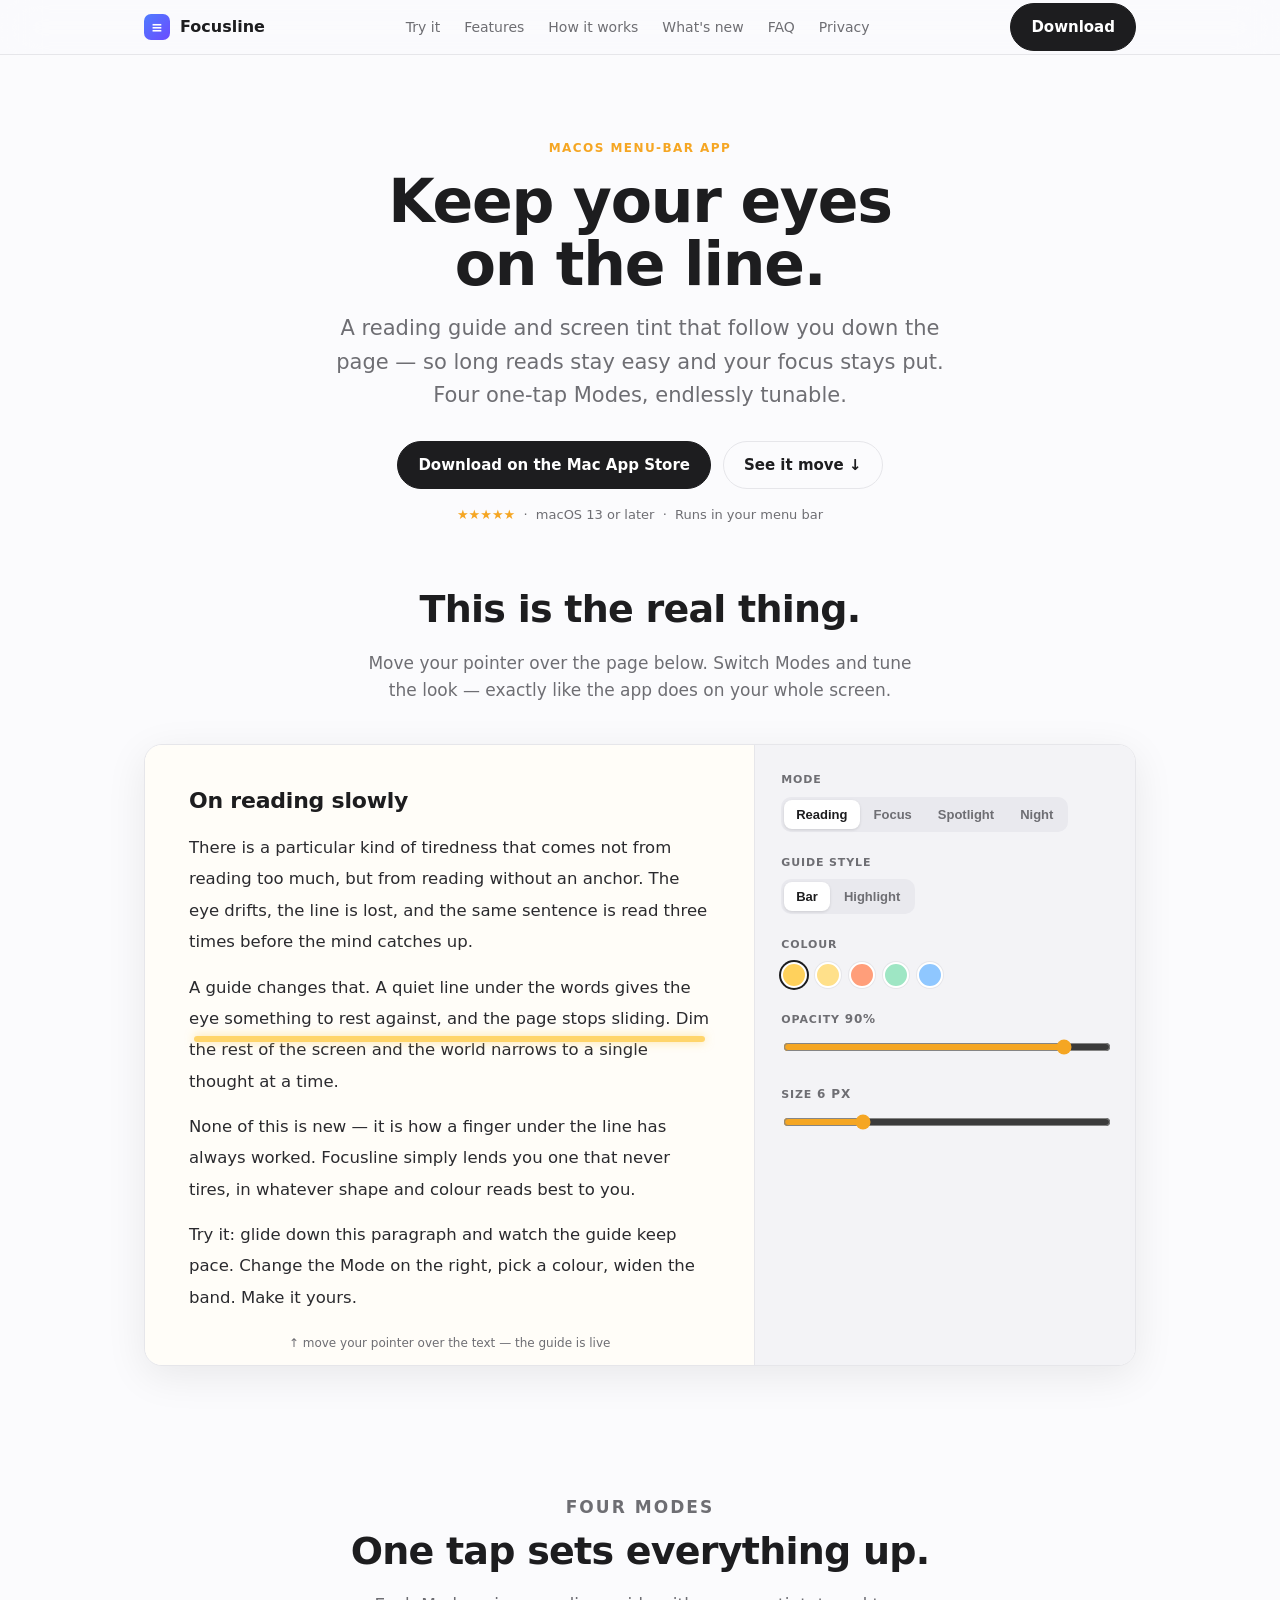
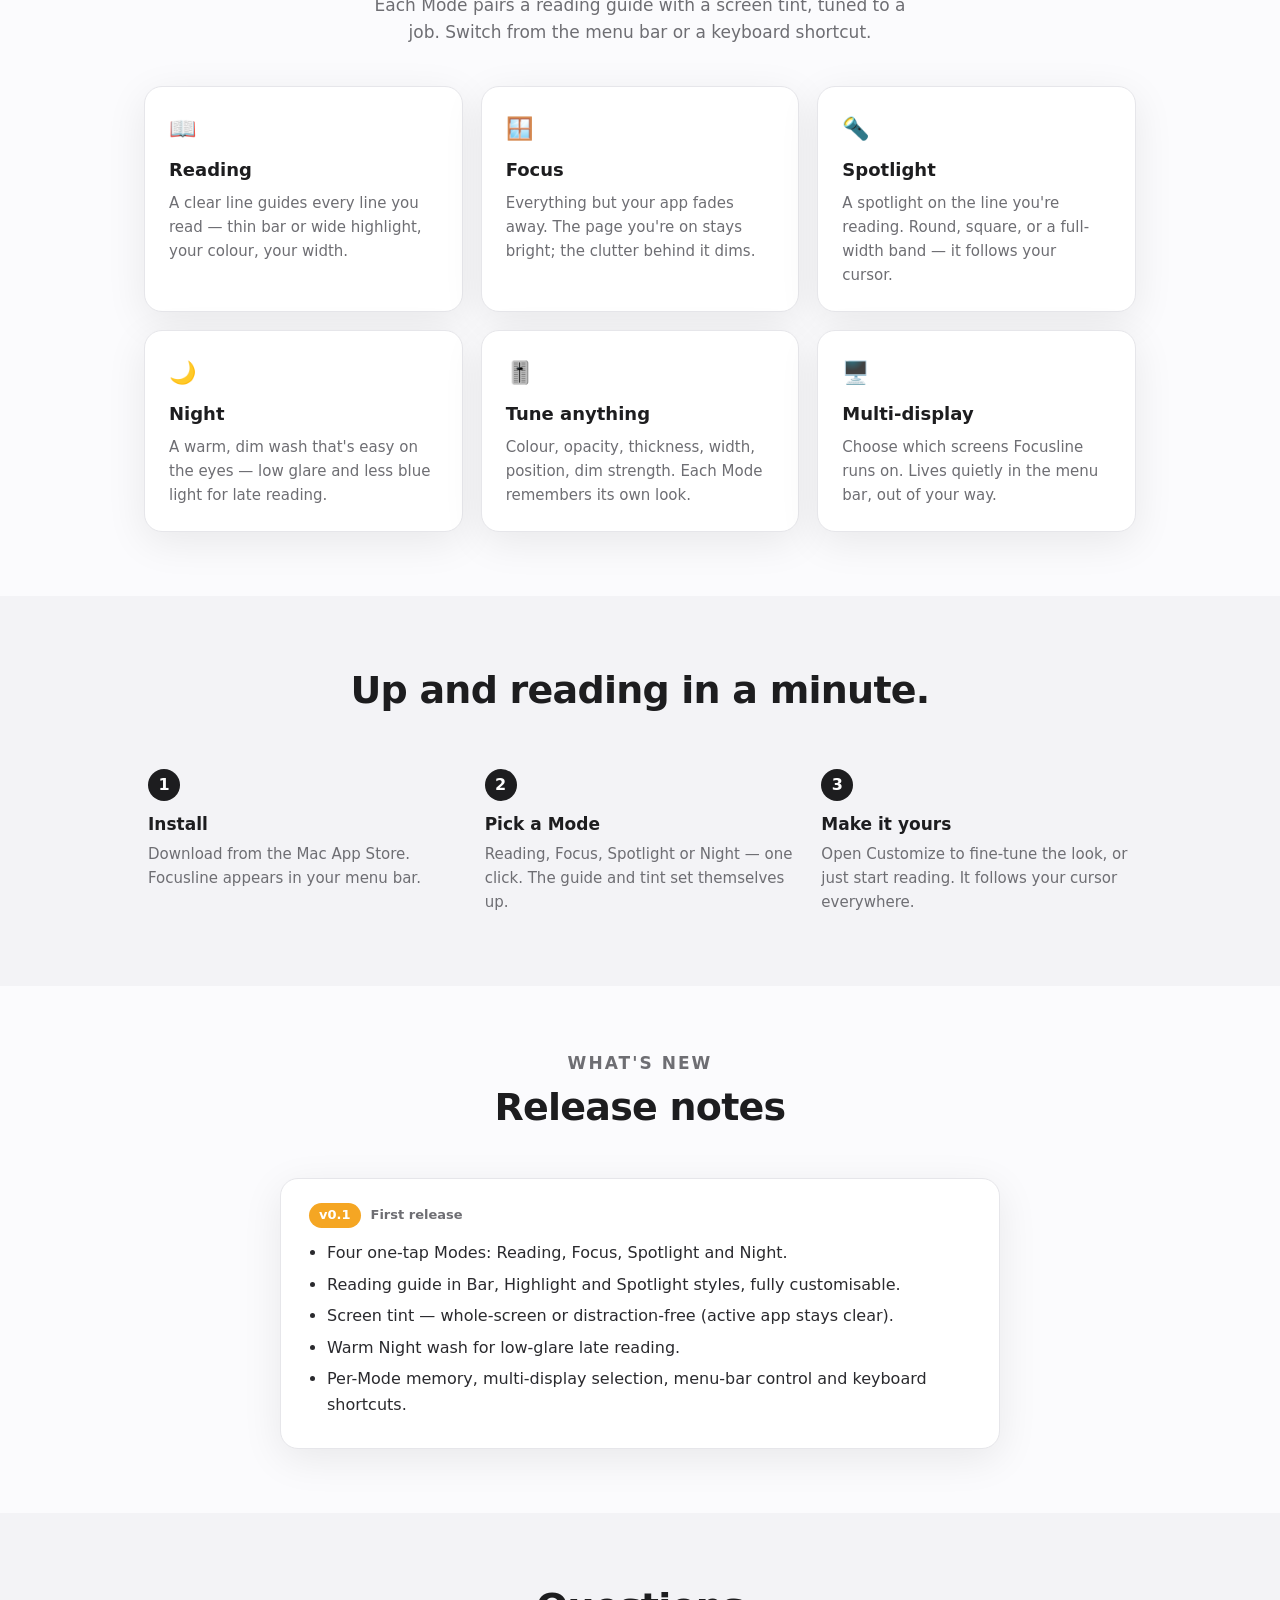
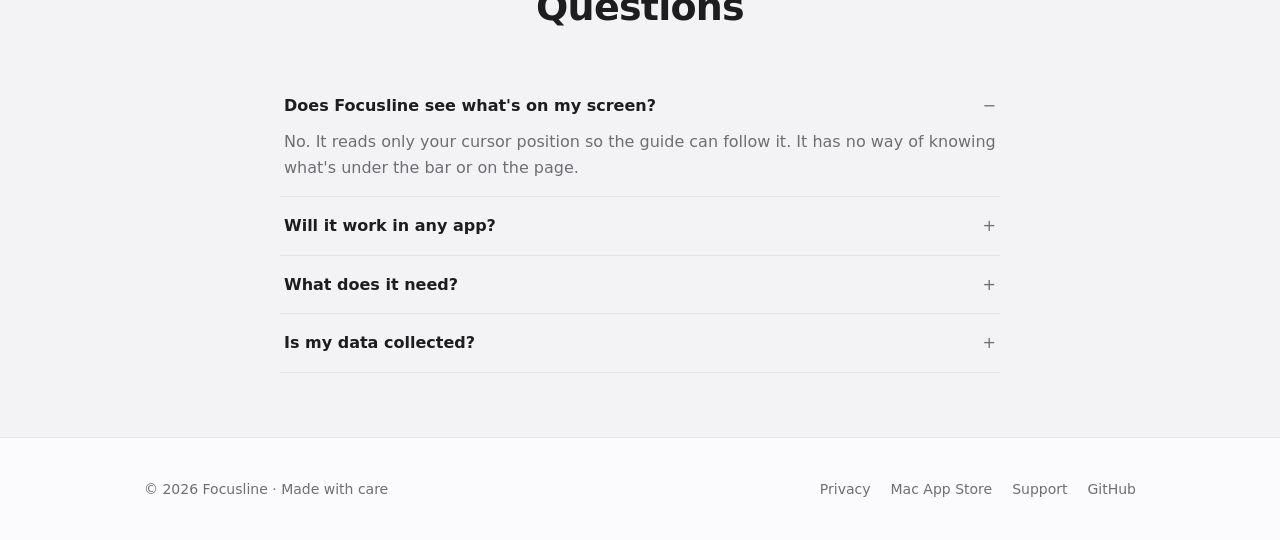
==== index.html @ 41f00771 "Add Focusline landing page with live interactive demo, what's new, and privacy policy" ====
<!DOCTYPE html>
<html lang="en">
<head>
  <meta charset="UTF-8" />
  <meta name="viewport" content="width=device-width, initial-scale=1.0" />
  <title>Focusline — keep your eyes on the line</title>
  <meta name="description" content="A focus bar and screen tint for macOS that keep your eyes on the line and easy through long reads. Reading, Focus, Spotlight and Night — one tap each." />
  <meta property="og:title" content="Focusline for macOS" />
  <meta property="og:description" content="A focus bar and screen tint that keep your eyes on the line through long reads." />
  <meta property="og:type" content="website" />
  <link rel="stylesheet" href="assets/styles.css" />
</head>
<body>
  <nav class="nav">
    <div class="wrap">
      <a class="brand" href="#top">
        <span class="glyph">≡</span> Focusline
      </a>
      <div class="nav-links">
        <a href="#try">Try it</a>
        <a href="#features">Features</a>
        <a href="#how">How it works</a>
        <a href="#whats-new">What's new</a>
        <a href="#faq">FAQ</a>
        <a href="privacy.html">Privacy</a>
      </div>
      <a class="btn" href="https://apps.apple.com/app/id6784978549">Download</a>
    </div>
  </nav>

  <main id="top">
    <!-- Hero -->
    <header class="hero">
      <div class="wrap">
        <p class="eyebrow">macOS menu-bar app</p>
        <h1>Keep your eyes<br />on the line.</h1>
        <p class="sub">
          A reading guide and screen tint that follow you down the page — so long
          reads stay easy and your focus stays put. Four one-tap Modes, endlessly
          tunable.
        </p>
        <div class="cta">
          <a class="btn" href="https://apps.apple.com/app/id6784978549">Download on the Mac App Store</a>
          <a class="btn ghost" href="#try">See it move ↓</a>
        </div>
        <p class="meta">
          <span class="stars">★★★★★</span> &nbsp;·&nbsp; macOS 13 or later &nbsp;·&nbsp; Runs in your menu bar
        </p>
      </div>
    </header>

    <!-- Interactive demo: the REAL behaviour -->
    <section id="try" style="padding-top: 12px;">
      <div class="wrap">
        <div class="section-head">
          <h2>This is the real thing.</h2>
          <p>Move your pointer over the page below. Switch Modes and tune the look — exactly like the app does on your whole screen.</p>
        </div>
        <div class="demo">
          <div class="demo-card">
            <div class="demo-grid">
              <!-- Reader pane -->
              <div class="reader" id="reader">
                <div class="layer" id="dim"></div>
                <div class="layer" id="band"></div>
                <div class="layer" id="bar"></div>
                <div class="reader-text">
                  <h3>On reading slowly</h3>
                  <p>There is a particular kind of tiredness that comes not from reading too much, but from reading without an anchor. The eye drifts, the line is lost, and the same sentence is read three times before the mind catches up.</p>
                  <p>A guide changes that. A quiet line under the words gives the eye something to rest against, and the page stops sliding. Dim the rest of the screen and the world narrows to a single thought at a time.</p>
                  <p>None of this is new — it is how a finger under the line has always worked. Focusline simply lends you one that never tires, in whatever shape and colour reads best to you.</p>
                  <p>Try it: glide down this paragraph and watch the guide keep pace. Change the Mode on the right, pick a colour, widen the band. Make it yours.</p>
                </div>
                <div class="reader-hint">↑ move your pointer over the text — the guide is live</div>
              </div>

              <!-- Controls -->
              <div class="controls">
                <div class="ctl-group">
                  <label>Mode</label>
                  <div class="seg" data-seg="mode">
                    <button class="on" data-val="reading">Reading</button>
                    <button data-val="focus">Focus</button>
                    <button data-val="spotlight">Spotlight</button>
                    <button data-val="night">Night</button>
                  </div>
                </div>

                <div class="ctl-group" id="g-style">
                  <label>Guide style</label>
                  <div class="seg" data-seg="style">
                    <button class="on" data-val="bar">Bar</button>
                    <button data-val="highlight">Highlight</button>
                  </div>
                </div>

                <div class="ctl-group" id="g-shape">
                  <label>Spotlight shape</label>
                  <div class="seg" data-seg="shape">
                    <button class="on" data-val="round">Round</button>
                    <button data-val="bar">Bar</button>
                  </div>
                </div>

                <div class="ctl-group" id="g-color">
                  <label>Colour</label>
                  <div class="swatches">
                    <span class="swatch on" data-color="#ffd15c" style="background:#ffd15c"></span>
                    <span class="swatch" data-color="#ffe08a" style="background:#ffe08a"></span>
                    <span class="swatch" data-color="#ff9e7a" style="background:#ff9e7a"></span>
                    <span class="swatch" data-color="#9ee6c4" style="background:#9ee6c4"></span>
                    <span class="swatch" data-color="#8fc7ff" style="background:#8fc7ff"></span>
                  </div>
                </div>

                <div class="ctl-group" id="g-opacity">
                  <label class="row"><span>Opacity</span> <span class="val" id="opacity-val"></span></label>
                  <input class="range" id="opacity" type="range" min="0.2" max="1" step="0.05" value="0.9" />
                </div>

                <div class="ctl-group" id="g-size">
                  <label class="row"><span>Size</span> <span class="val" id="size-val"></span></label>
                  <input class="range" id="size" type="range" min="3" max="16" step="1" value="6" />
                </div>

                <div class="ctl-group" id="g-spot">
                  <label class="row"><span>Spotlight radius</span> <span class="val" id="spot-val"></span></label>
                  <input class="range" id="spot" type="range" min="80" max="240" step="10" value="150" />
                </div>

                <div class="ctl-group" id="g-strength">
                  <label class="row"><span>Dim strength</span> <span class="val" id="strength-val"></span></label>
                  <input class="range" id="strength" type="range" min="0.2" max="0.85" step="0.05" value="0.55" />
                </div>
              </div>
            </div>
          </div>
        </div>
      </div>
    </section>

    <!-- Features -->
    <section id="features">
      <div class="wrap">
        <div class="section-head">
          <p class="eyebrow">Four Modes</p>
          <h2>One tap sets everything up.</h2>
          <p>Each Mode pairs a reading guide with a screen tint, tuned to a job. Switch from the menu bar or a keyboard shortcut.</p>
        </div>
        <div class="cards">
          <div class="feature">
            <div class="ico">📖</div>
            <h3>Reading</h3>
            <p>A clear line guides every line you read — thin bar or wide highlight, your colour, your width.</p>
          </div>
          <div class="feature">
            <div class="ico">🪟</div>
            <h3>Focus</h3>
            <p>Everything but your app fades away. The page you're on stays bright; the clutter behind it dims.</p>
          </div>
          <div class="feature">
            <div class="ico">🔦</div>
            <h3>Spotlight</h3>
            <p>A spotlight on the line you're reading. Round, square, or a full-width band — it follows your cursor.</p>
          </div>
          <div class="feature">
            <div class="ico">🌙</div>
            <h3>Night</h3>
            <p>A warm, dim wash that's easy on the eyes — low glare and less blue light for late reading.</p>
          </div>
          <div class="feature">
            <div class="ico">🎚️</div>
            <h3>Tune anything</h3>
            <p>Colour, opacity, thickness, width, position, dim strength. Each Mode remembers its own look.</p>
          </div>
          <div class="feature">
            <div class="ico">🖥️</div>
            <h3>Multi-display</h3>
            <p>Choose which screens Focusline runs on. Lives quietly in the menu bar, out of your way.</p>
          </div>
        </div>
      </div>
    </section>

    <!-- How it works -->
    <section id="how" style="background: var(--bg-soft);">
      <div class="wrap">
        <div class="section-head"><h2>Up and reading in a minute.</h2></div>
        <div class="steps">
          <div class="step"><div class="n">1</div><h3>Install</h3><p>Download from the Mac App Store. Focusline appears in your menu bar.</p></div>
          <div class="step"><div class="n">2</div><h3>Pick a Mode</h3><p>Reading, Focus, Spotlight or Night — one click. The guide and tint set themselves up.</p></div>
          <div class="step"><div class="n">3</div><h3>Make it yours</h3><p>Open Customize to fine-tune the look, or just start reading. It follows your cursor everywhere.</p></div>
        </div>
      </div>
    </section>

    <!-- What's new -->
    <section id="whats-new">
      <div class="wrap">
        <div class="section-head"><p class="eyebrow">What's new</p><h2>Release notes</h2></div>
        <div class="changelog">
          <div class="release">
            <h3><span class="ver">v0.1</span> <span class="date">First release</span></h3>
            <ul>
              <li>Four one-tap Modes: Reading, Focus, Spotlight and Night.</li>
              <li>Reading guide in Bar, Highlight and Spotlight styles, fully customisable.</li>
              <li>Screen tint — whole-screen or distraction-free (active app stays clear).</li>
              <li>Warm Night wash for low-glare late reading.</li>
              <li>Per-Mode memory, multi-display selection, menu-bar control and keyboard shortcuts.</li>
            </ul>
          </div>
        </div>
      </div>
    </section>

    <!-- FAQ -->
    <section id="faq" style="background: var(--bg-soft);">
      <div class="wrap">
        <div class="section-head"><h2>Questions</h2></div>
        <div class="faq">
          <details open><summary>Does Focusline see what's on my screen?</summary><p>No. It reads only your cursor position so the guide can follow it. It has no way of knowing what's under the bar or on the page.</p></details>
          <details><summary>Will it work in any app?</summary><p>Yes. The guide and tint are a passive overlay drawn on top of everything, so they work in your browser, PDF reader, editor — anywhere.</p></details>
          <details><summary>What does it need?</summary><p>macOS 13 or later. Focusline runs sandboxed in your menu bar.</p></details>
          <details><summary>Is my data collected?</summary><p>Focusline uses privacy-respecting analytics and crash reporting to improve the app. No reading content or screen contents are ever collected. See the <a href="privacy.html">Privacy Policy</a>.</p></details>
        </div>
      </div>
    </section>
  </main>

  <footer>
    <div class="wrap">
      <div>© 2026 Focusline · Made with care</div>
      <div style="display:flex; gap:20px;">
        <a href="privacy.html">Privacy</a>
        <a href="https://apps.apple.com/app/id6784978549">Mac App Store</a>
        <a href="mailto:29satnam@gmail.com">Support</a>
        <a href="https://github.com/29satnam/focusline">GitHub</a>
      </div>
    </div>
  </footer>

  <script src="assets/demo.js"></script>
</body>
</html>
---- assets/styles.css ----
/* Focusline landing — light, Mac-native, whitespace-led. */
:root {
  --bg: #fbfbfd;
  --bg-soft: #f3f3f6;
  --card: #ffffff;
  --ink: #1d1d1f;
  --ink-2: #6e6e73;
  --line: #e6e6ea;
  --amber: #f5a623;
  --amber-bar: #ffd15c;
  --amber-band: #ffe08a;
  --radius: 18px;
  --shadow: 0 10px 40px rgba(0, 0, 0, 0.08);
  --maxw: 1040px;
  font-synthesis: none;
}

* { box-sizing: border-box; }

html { scroll-behavior: smooth; }

body {
  margin: 0;
  background: var(--bg);
  color: var(--ink);
  font-family: -apple-system, BlinkMacSystemFont, "SF Pro Text", "Segoe UI", system-ui, sans-serif;
  line-height: 1.6;
  -webkit-font-smoothing: antialiased;
}

a { color: inherit; text-decoration: none; }

.wrap { max-width: var(--maxw); margin: 0 auto; padding: 0 24px; }

/* Nav */
.nav {
  position: sticky; top: 0; z-index: 50;
  backdrop-filter: saturate(180%) blur(20px);
  background: rgba(251, 251, 253, 0.8);
  border-bottom: 1px solid var(--line);
}
.nav .wrap { display: flex; align-items: center; justify-content: space-between; height: 54px; }
.brand { display: flex; align-items: center; gap: 10px; font-weight: 600; }
.brand .glyph {
  width: 26px; height: 26px; border-radius: 7px;
  background: linear-gradient(135deg, #4f7cff, #6b4bff);
  display: grid; place-items: center; color: #fff; font-size: 14px;
}
.nav-links { display: flex; gap: 24px; font-size: 14px; color: var(--ink-2); }
.nav-links a:hover { color: var(--ink); }
@media (max-width: 680px) { .nav-links { display: none; } }

/* Buttons */
.btn {
  display: inline-flex; align-items: center; gap: 8px;
  padding: 11px 20px; border-radius: 999px; font-weight: 600; font-size: 15px;
  background: var(--ink); color: #fff; border: 1px solid var(--ink);
  transition: transform .15s ease, opacity .15s ease;
}
.btn:hover { transform: translateY(-1px); opacity: .92; }
.btn.ghost { background: transparent; color: var(--ink); border-color: var(--line); }

/* Hero */
.hero { text-align: center; padding: 72px 0 28px; }
.hero h1 { font-size: clamp(34px, 6vw, 60px); line-height: 1.05; letter-spacing: -0.02em; margin: 0 0 16px; }
.hero p.sub { font-size: clamp(17px, 2.4vw, 21px); color: var(--ink-2); max-width: 620px; margin: 0 auto 28px; }
.hero .cta { display: flex; gap: 12px; justify-content: center; flex-wrap: wrap; }
.meta { margin-top: 16px; font-size: 13px; color: var(--ink-2); }
.meta .stars { color: var(--amber); }

/* Section scaffolding */
section { padding: 64px 0; }
.section-head { text-align: center; margin-bottom: 40px; }
.section-head h2 { font-size: clamp(26px, 4vw, 38px); letter-spacing: -0.02em; margin: 0 0 10px; }
.section-head p { color: var(--ink-2); max-width: 560px; margin: 0 auto; font-size: 17px; }
.eyebrow { text-transform: uppercase; letter-spacing: .12em; font-size: 12px; font-weight: 700; color: var(--amber); }

/* Interactive demo */
.demo { margin-top: 8px; }
.demo-card {
  background: var(--card); border: 1px solid var(--line); border-radius: var(--radius);
  box-shadow: var(--shadow); overflow: hidden;
}
.demo-grid { display: grid; grid-template-columns: 1.6fr 1fr; }
@media (max-width: 820px) { .demo-grid { grid-template-columns: 1fr; } }

/* Reader pane (the live, real behaviour) */
.reader {
  position: relative; padding: 38px 44px; min-height: 420px;
  background: #fffdf8; cursor: none; overflow: hidden;
}
.reader-text { position: relative; z-index: 1; max-width: 60ch; }
.reader-text h3 { font-size: 22px; margin: 0 0 14px; letter-spacing: -0.01em; }
.reader-text p { margin: 0 0 14px; color: #2a2a2e; font-size: 16.5px; line-height: 1.9; }
.reader-hint {
  position: absolute; bottom: 12px; left: 0; right: 0; text-align: center;
  font-size: 12px; color: var(--ink-2); z-index: 4; pointer-events: none;
}

/* Overlay layers — these recreate the app's bar / band / dim. */
.layer { position: absolute; inset: 0; pointer-events: none; }
#band { z-index: 2; }
#bar  { z-index: 3; }
#dim  { z-index: 3; mix-blend-mode: normal; }
#dim.night { mix-blend-mode: multiply; }

/* Controls pane */
.controls { padding: 26px; border-left: 1px solid var(--line); background: var(--bg-soft); }
@media (max-width: 820px) { .controls { border-left: none; border-top: 1px solid var(--line); } }
.ctl-group { margin-bottom: 22px; }
.ctl-group > label { display: block; font-size: 11px; font-weight: 700; letter-spacing: .08em; text-transform: uppercase; color: var(--ink-2); margin-bottom: 8px; }
.seg { display: inline-flex; background: #e9e9ee; border-radius: 10px; padding: 3px; gap: 2px; flex-wrap: wrap; }
.seg button {
  border: 0; background: transparent; padding: 7px 12px; border-radius: 8px;
  font-size: 13px; font-weight: 600; color: var(--ink-2); cursor: pointer;
}
.seg button.on { background: #fff; color: var(--ink); box-shadow: 0 1px 3px rgba(0,0,0,.12); }
.swatches { display: flex; gap: 8px; }
.swatch { width: 26px; height: 26px; border-radius: 50%; border: 2px solid #fff; box-shadow: 0 0 0 1px var(--line); cursor: pointer; }
.swatch.on { box-shadow: 0 0 0 2px var(--ink); }
.range { width: 100%; accent-color: var(--amber); }
.ctl-group.hidden { display: none; }
.row { display: flex; align-items: center; justify-content: space-between; gap: 12px; }
.val { font-size: 12px; color: var(--ink-2); font-variant-numeric: tabular-nums; }

/* Features */
.cards { display: grid; grid-template-columns: repeat(3, 1fr); gap: 18px; }
@media (max-width: 820px) { .cards { grid-template-columns: 1fr; } }
.feature {
  background: var(--card); border: 1px solid var(--line); border-radius: var(--radius);
  padding: 24px; box-shadow: var(--shadow);
}
.feature .ico { font-size: 22px; margin-bottom: 10px; }
.feature h3 { margin: 0 0 6px; font-size: 18px; }
.feature p { margin: 0; color: var(--ink-2); font-size: 15px; }

/* Steps */
.steps { display: grid; grid-template-columns: repeat(3, 1fr); gap: 18px; counter-reset: step; }
@media (max-width: 820px) { .steps { grid-template-columns: 1fr; } }
.step { padding: 8px 4px; }
.step .n { width: 32px; height: 32px; border-radius: 50%; background: var(--ink); color: #fff; display: grid; place-items: center; font-weight: 700; margin-bottom: 10px; }
.step h3 { margin: 0 0 4px; font-size: 17px; }
.step p { margin: 0; color: var(--ink-2); font-size: 15px; }

/* What's new */
.changelog { max-width: 720px; margin: 0 auto; }
.release { border: 1px solid var(--line); border-radius: var(--radius); background: var(--card); padding: 24px 28px; box-shadow: var(--shadow); }
.release h3 { margin: 0 0 4px; display: flex; align-items: baseline; gap: 10px; }
.release .ver { font-size: 13px; color: #fff; background: var(--amber); padding: 2px 10px; border-radius: 999px; font-weight: 700; }
.release .date { font-size: 13px; color: var(--ink-2); }
.release ul { margin: 12px 0 0; padding-left: 18px; color: #2a2a2e; }
.release li { margin: 6px 0; }

/* FAQ */
.faq { max-width: 720px; margin: 0 auto; }
.faq details { border-bottom: 1px solid var(--line); padding: 16px 4px; }
.faq summary { cursor: pointer; font-weight: 600; font-size: 16px; list-style: none; display: flex; justify-content: space-between; }
.faq summary::-webkit-details-marker { display: none; }
.faq summary::after { content: "+"; color: var(--ink-2); font-weight: 400; }
.faq details[open] summary::after { content: "−"; }
.faq p { color: var(--ink-2); margin: 10px 0 0; }

/* Footer */
footer { border-top: 1px solid var(--line); padding: 40px 0; color: var(--ink-2); font-size: 14px; }
footer .wrap { display: flex; justify-content: space-between; flex-wrap: wrap; gap: 16px; }
footer a:hover { color: var(--ink); }

/* Legal page */
.legal { max-width: 720px; margin: 0 auto; padding: 48px 0; }
.legal h1 { font-size: 34px; letter-spacing: -0.02em; }
.legal h2 { font-size: 20px; margin-top: 32px; }
.legal p, .legal li { color: #2a2a2e; }
.legal .muted { color: var(--ink-2); font-size: 14px; }
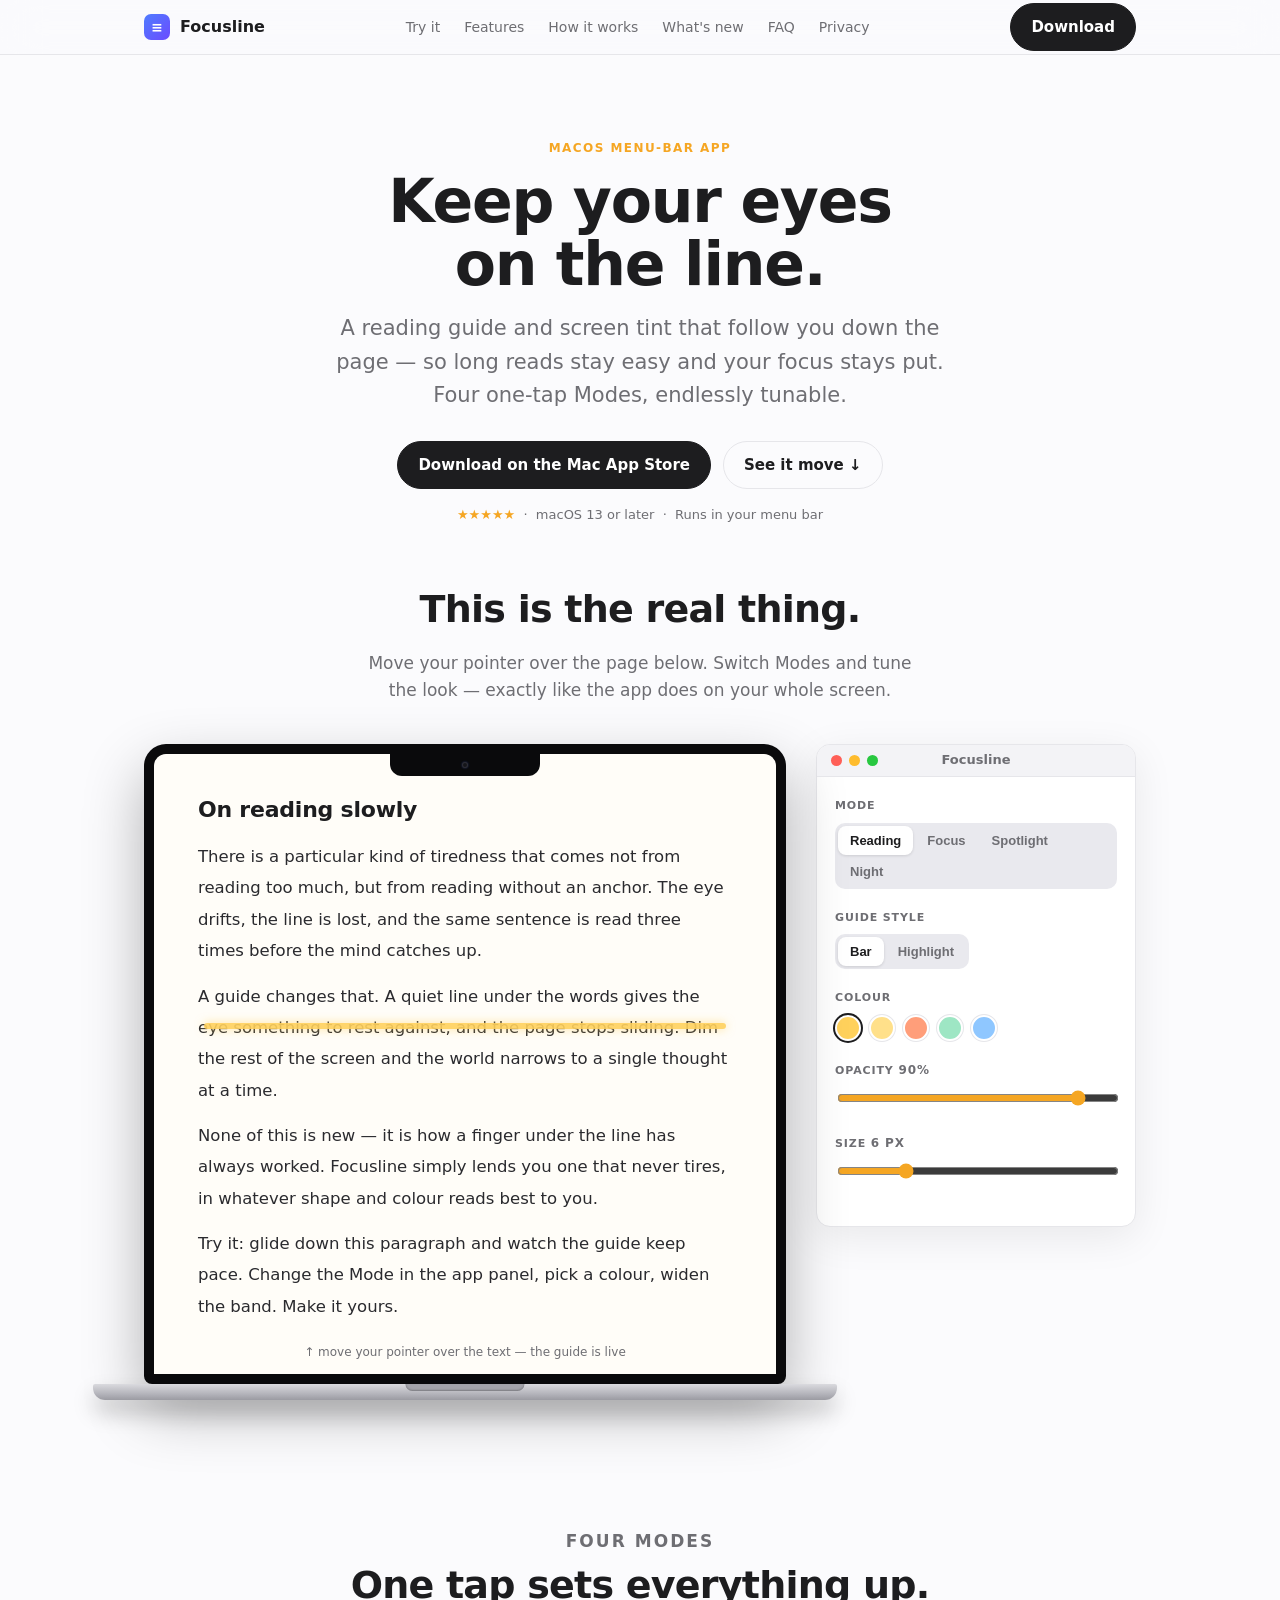
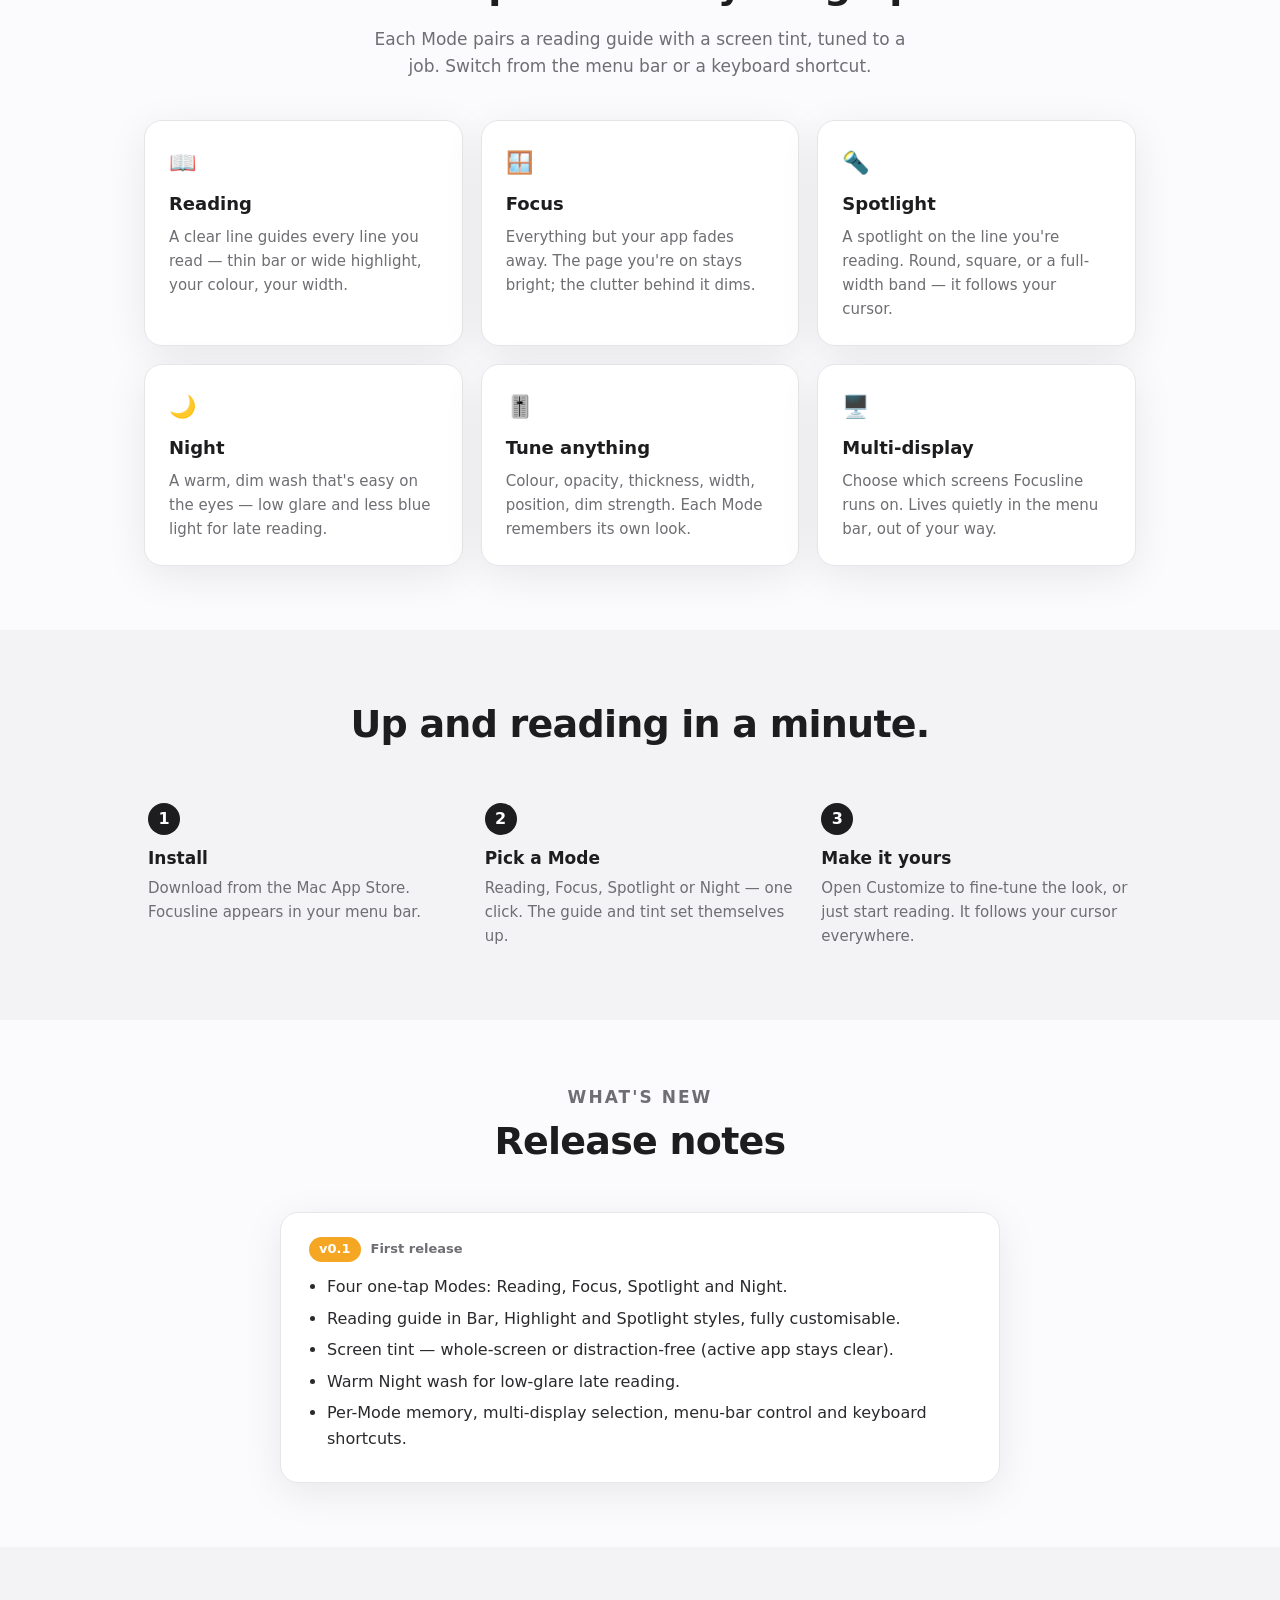
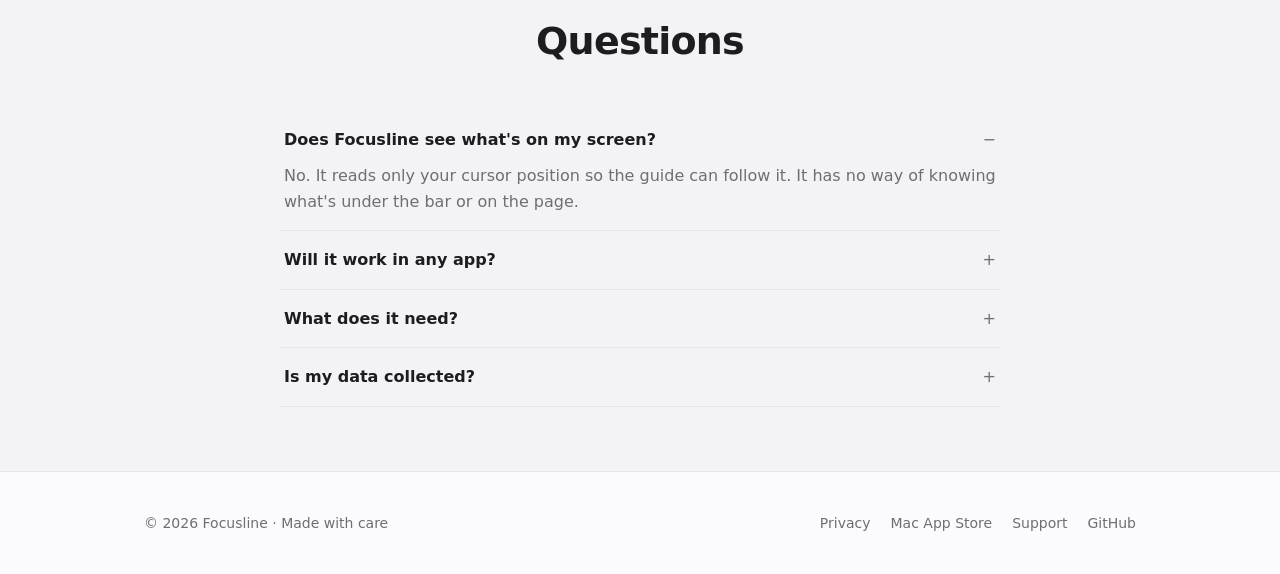
==== commit d97bf428: "Move controls into an app-style panel beside the MacBook" ====
--- a/index.html
+++ b/index.html
@@ -57,10 +57,11 @@
           <p>Move your pointer over the page below. Switch Modes and tune the look — exactly like the app does on your whole screen.</p>
         </div>
         <div class="demo">
-          <div class="demo-card">
-            <div class="demo-grid">
-              <!-- Reader pane -->
-              <div class="reader" id="reader">
+         <div class="demo-stage">
+          <!-- The Mac shows the screen-wide effect; the app panel controls it. -->
+          <div class="macbook">
+           <div class="mb-screen">
+            <div class="reader" id="reader">
                 <div class="layer" id="dim"></div>
                 <div class="layer" id="band"></div>
                 <div class="layer" id="bar"></div>
@@ -69,13 +70,21 @@
                   <p>There is a particular kind of tiredness that comes not from reading too much, but from reading without an anchor. The eye drifts, the line is lost, and the same sentence is read three times before the mind catches up.</p>
                   <p>A guide changes that. A quiet line under the words gives the eye something to rest against, and the page stops sliding. Dim the rest of the screen and the world narrows to a single thought at a time.</p>
                   <p>None of this is new — it is how a finger under the line has always worked. Focusline simply lends you one that never tires, in whatever shape and colour reads best to you.</p>
-                  <p>Try it: glide down this paragraph and watch the guide keep pace. Change the Mode on the right, pick a colour, widen the band. Make it yours.</p>
+                  <p>Try it: glide down this paragraph and watch the guide keep pace. Change the Mode in the app panel, pick a colour, widen the band. Make it yours.</p>
                 </div>
                 <div class="reader-hint">↑ move your pointer over the text — the guide is live</div>
-              </div>
-
-              <!-- Controls -->
-              <div class="controls">
+            </div>
+           </div>
+           <div class="mb-base"></div>
+          </div>
+
+          <!-- Controls — styled like the Focusline app window -->
+          <aside class="controls app-panel">
+            <div class="app-titlebar">
+              <span class="dot r"></span><span class="dot y"></span><span class="dot g"></span>
+              <span class="app-title">Focusline</span>
+            </div>
+            <div class="app-body">
                 <div class="ctl-group">
                   <label>Mode</label>
                   <div class="seg" data-seg="mode">
@@ -132,9 +141,9 @@
                   <label class="row"><span>Dim strength</span> <span class="val" id="strength-val"></span></label>
                   <input class="range" id="strength" type="range" min="0.2" max="0.85" step="0.05" value="0.55" />
                 </div>
-              </div>
             </div>
-          </div>
+          </aside>
+         </div>
         </div>
       </div>
     </section>
--- a/assets/styles.css
+++ b/assets/styles.css
@@ -77,12 +77,47 @@
 
 /* Interactive demo */
 .demo { margin-top: 8px; }
-.demo-card {
-  background: var(--card); border: 1px solid var(--line); border-radius: var(--radius);
-  box-shadow: var(--shadow); overflow: hidden;
-}
-.demo-grid { display: grid; grid-template-columns: 1.6fr 1fr; }
-@media (max-width: 820px) { .demo-grid { grid-template-columns: 1fr; } }
+
+/* MacBook Pro (M5) frame around the live demo — thin bezels + a notch. */
+.macbook { max-width: 880px; margin: 0 auto; }
+.mb-screen {
+  position: relative;
+  background: #050507;
+  border: 10px solid #0a0a0c;        /* thin space-black bezel */
+  border-radius: 22px 22px 8px 8px;
+  box-shadow: 0 26px 60px rgba(0, 0, 0, 0.3), inset 0 0 0 1px #26262b;
+  overflow: hidden;
+}
+.mb-screen::before {                 /* the notch */
+  content: ""; position: absolute; top: 0; left: 50%; transform: translateX(-50%);
+  width: 150px; height: 22px; background: #0a0a0c;
+  border-radius: 0 0 12px 12px; z-index: 7;
+}
+.mb-screen::after {                  /* camera, centred in the notch */
+  content: ""; position: absolute; top: 8px; left: 50%; transform: translateX(-50%);
+  width: 6px; height: 6px; border-radius: 50%;
+  background: #15151a; box-shadow: inset 0 0 0 1px #2e2e36, 0 0 2px rgba(80,120,255,.4);
+  z-index: 8;
+}
+/* The demo fills the screen edge-to-edge — drop its own card chrome. */
+.demo-card.framed { border: 0; border-radius: 0; box-shadow: none; }
+
+.mb-base {
+  position: relative; height: 16px; width: 116%; left: -8%;
+  background: linear-gradient(#dadade, #b5b5bc 60%, #9b9ba2);
+  border-radius: 2px 2px 12px 12px;
+  box-shadow: 0 12px 22px rgba(0, 0, 0, 0.22);
+}
+.mb-base::after {                    /* hinge notch */
+  content: ""; position: absolute; top: 0; left: 50%; transform: translateX(-50%);
+  width: 16%; height: 7px; background: #a4a4ab;
+  border-radius: 0 0 7px 7px; box-shadow: inset 0 -1px 2px rgba(0, 0, 0, 0.25);
+}
+@media (max-width: 520px) { .mb-base { width: 110%; left: -5%; } }
+/* Stage: MacBook on the left, app control panel on the right (outside it). */
+.demo-stage { display: flex; gap: 30px; align-items: flex-start; }
+.demo-stage .macbook { flex: 1 1 auto; max-width: none; margin: 0; }
+@media (max-width: 860px) { .demo-stage { flex-direction: column; align-items: stretch; } }
 
 /* Reader pane (the live, real behaviour) */
 .reader {
@@ -104,10 +139,29 @@
 #dim  { z-index: 3; mix-blend-mode: normal; }
 #dim.night { mix-blend-mode: multiply; }
 
-/* Controls pane */
-.controls { padding: 26px; border-left: 1px solid var(--line); background: var(--bg-soft); }
-@media (max-width: 820px) { .controls { border-left: none; border-top: 1px solid var(--line); } }
-.ctl-group { margin-bottom: 22px; }
+/* Controls pane — a little Focusline app window */
+.app-panel {
+  flex: 0 0 320px; width: 320px;
+  background: var(--card); border: 1px solid var(--line); border-radius: 14px;
+  box-shadow: var(--shadow); overflow: hidden; align-self: flex-start;
+}
+@media (max-width: 860px) { .app-panel { flex: 1 1 auto; width: auto; } }
+.app-titlebar {
+  display: flex; align-items: center; gap: 7px;
+  padding: 10px 14px; background: var(--bg-soft); border-bottom: 1px solid var(--line);
+  position: relative;
+}
+.app-titlebar .dot { width: 11px; height: 11px; border-radius: 50%; }
+.app-titlebar .dot.r { background: #ff5f57; }
+.app-titlebar .dot.y { background: #febc2e; }
+.app-titlebar .dot.g { background: #28c840; }
+.app-titlebar .app-title {
+  position: absolute; left: 0; right: 0; text-align: center;
+  font-size: 13px; font-weight: 600; color: var(--ink-2); pointer-events: none;
+}
+.app-body { padding: 20px 18px; }
+.ctl-group { margin-bottom: 20px; }
+.ctl-group:last-child { margin-bottom: 0; }
 .ctl-group > label { display: block; font-size: 11px; font-weight: 700; letter-spacing: .08em; text-transform: uppercase; color: var(--ink-2); margin-bottom: 8px; }
 .seg { display: inline-flex; background: #e9e9ee; border-radius: 10px; padding: 3px; gap: 2px; flex-wrap: wrap; }
 .seg button {
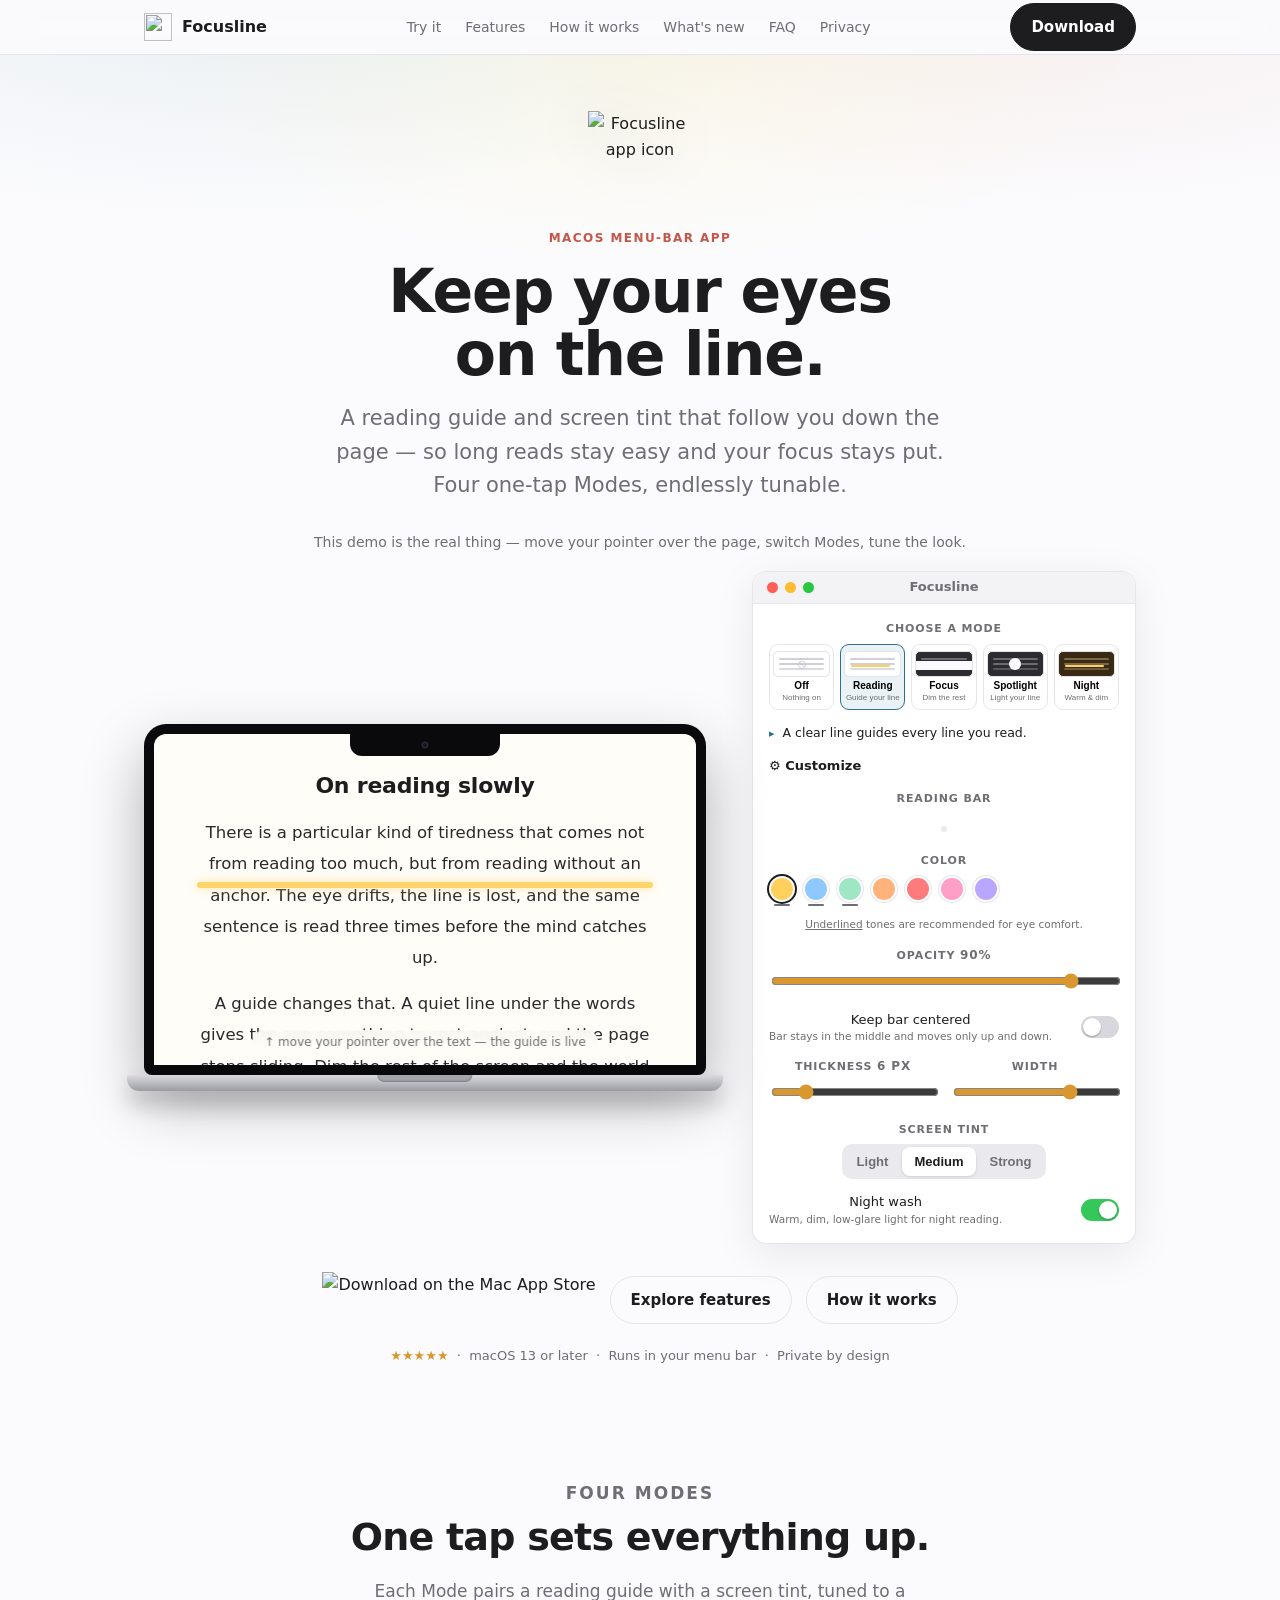
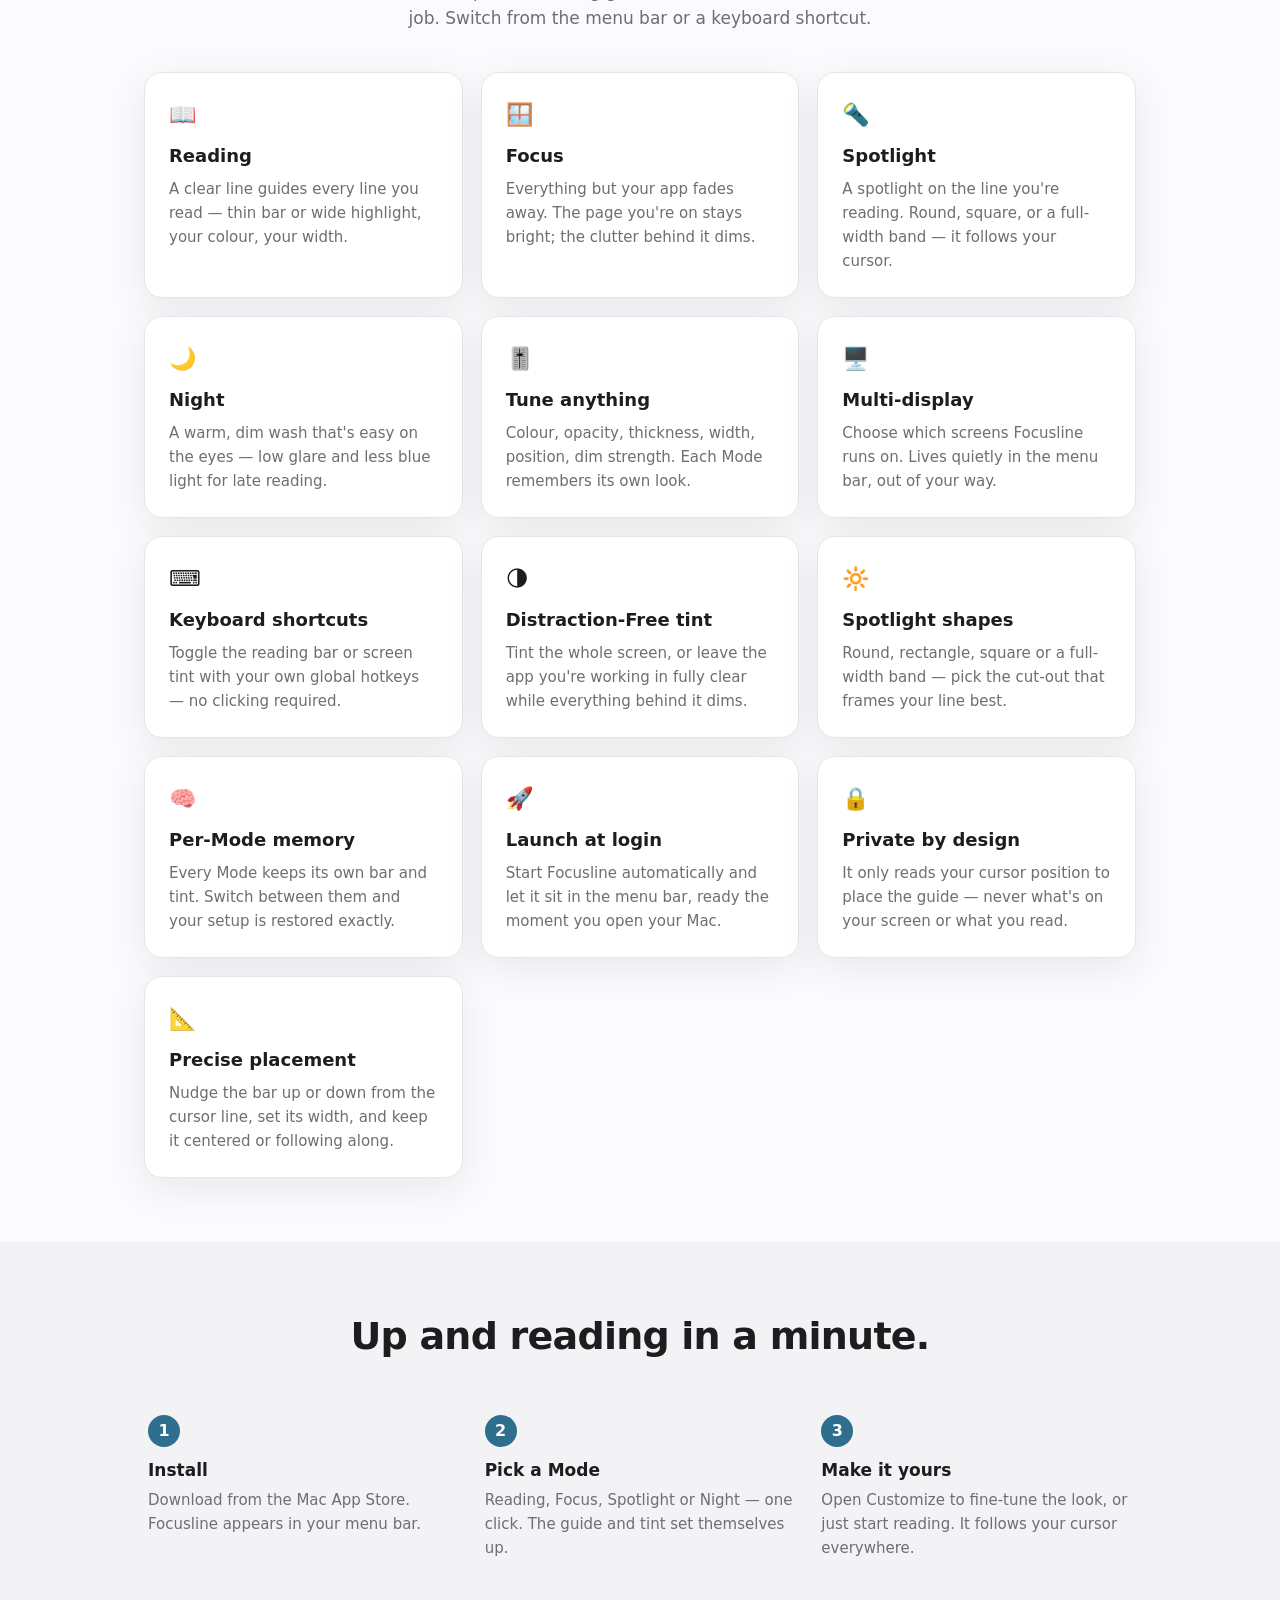
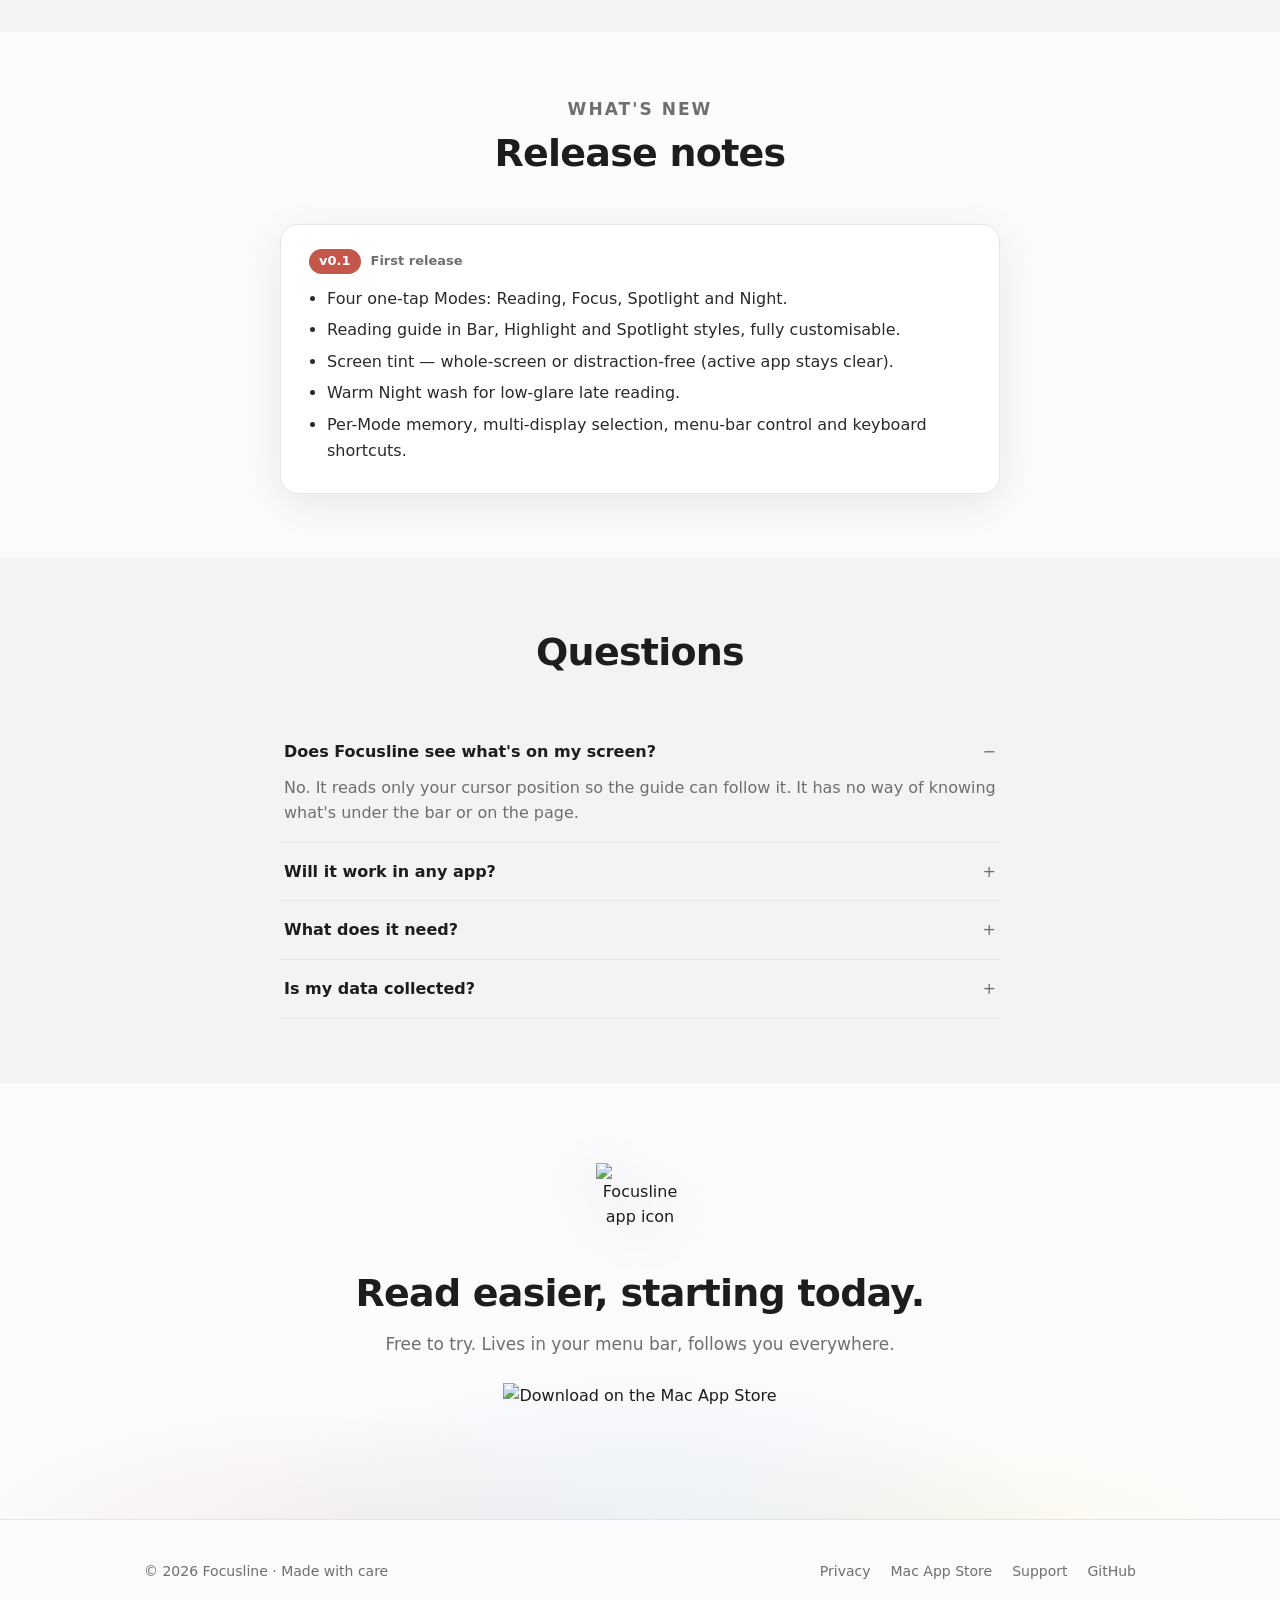
==== commit b4af6419: "Tighten spacing below demo; open store links in Mac App Store on macOS - Hero bottom padding 64->36," ====
--- a/index.html
+++ b/index.html
@@ -8,13 +8,17 @@
   <meta property="og:title" content="Focusline for macOS" />
   <meta property="og:description" content="A focus bar and screen tint that keep your eyes on the line through long reads." />
   <meta property="og:type" content="website" />
+  <meta property="og:image" content="https://focusline-macos.github.io/assets/icon-1024.png" />
+  <link rel="icon" type="image/png" sizes="32x32" href="assets/favicon-32.png" />
+  <link rel="icon" type="image/png" sizes="64x64" href="assets/icon-64.png" />
+  <link rel="apple-touch-icon" href="assets/icon-256.png" />
   <link rel="stylesheet" href="assets/styles.css" />
 </head>
 <body>
   <nav class="nav">
     <div class="wrap">
       <a class="brand" href="#top">
-        <span class="glyph">≡</span> Focusline
+        <img class="glyph" src="assets/icon-64.png" alt="" width="28" height="28" /> Focusline
       </a>
       <div class="nav-links">
         <a href="#try">Try it</a>
@@ -29,9 +33,10 @@
   </nav>
 
   <main id="top">
-    <!-- Hero -->
-    <header class="hero">
-      <div class="wrap">
+    <!-- Hero: live preview + settings window up top, download below -->
+    <header class="hero" id="try">
+      <div class="wrap">
+        <img class="hero-icon" src="assets/icon-256.png" alt="Focusline app icon" width="104" height="104" />
         <p class="eyebrow">macOS menu-bar app</p>
         <h1>Keep your eyes<br />on the line.</h1>
         <p class="sub">
@@ -39,23 +44,7 @@
           reads stay easy and your focus stays put. Four one-tap Modes, endlessly
           tunable.
         </p>
-        <div class="cta">
-          <a class="btn" href="https://apps.apple.com/app/id6784978549">Download on the Mac App Store</a>
-          <a class="btn ghost" href="#try">See it move ↓</a>
-        </div>
-        <p class="meta">
-          <span class="stars">★★★★★</span> &nbsp;·&nbsp; macOS 13 or later &nbsp;·&nbsp; Runs in your menu bar
-        </p>
-      </div>
-    </header>
-
-    <!-- Interactive demo: the REAL behaviour -->
-    <section id="try" style="padding-top: 12px;">
-      <div class="wrap">
-        <div class="section-head">
-          <h2>This is the real thing.</h2>
-          <p>Move your pointer over the page below. Switch Modes and tune the look — exactly like the app does on your whole screen.</p>
-        </div>
+        <p class="demo-lead">This demo is the real thing — move your pointer over the page, switch Modes, tune the look.</p>
         <div class="demo">
          <div class="demo-stage">
           <!-- The Mac shows the screen-wide effect; the app panel controls it. -->
@@ -63,6 +52,7 @@
            <div class="mb-screen">
             <div class="reader" id="reader">
                 <div class="layer" id="dim"></div>
+                <div class="layer" id="hole"></div>
                 <div class="layer" id="band"></div>
                 <div class="layer" id="bar"></div>
                 <div class="reader-text">
@@ -85,41 +75,59 @@
               <span class="app-title">Focusline</span>
             </div>
             <div class="app-body">
+                <!-- Choose a mode -->
                 <div class="ctl-group">
-                  <label>Mode</label>
-                  <div class="seg" data-seg="mode">
-                    <button class="on" data-val="reading">Reading</button>
-                    <button data-val="focus">Focus</button>
-                    <button data-val="spotlight">Spotlight</button>
-                    <button data-val="night">Night</button>
-                  </div>
-                </div>
-
-                <div class="ctl-group" id="g-style">
-                  <label>Guide style</label>
-                  <div class="seg" data-seg="style">
-                    <button class="on" data-val="bar">Bar</button>
-                    <button data-val="highlight">Highlight</button>
-                  </div>
+                  <label>Choose a mode</label>
+                  <div class="modecards" data-seg="mode">
+                    <button class="modecard" data-val="off">
+                      <span class="mc-prev off"></span><b>Off</b><i>Nothing on</i></button>
+                    <button class="modecard on" data-val="reading">
+                      <span class="mc-prev reading"></span><b>Reading</b><i>Guide your line</i></button>
+                    <button class="modecard" data-val="focus">
+                      <span class="mc-prev focus"></span><b>Focus</b><i>Dim the rest</i></button>
+                    <button class="modecard" data-val="spotlight">
+                      <span class="mc-prev spotlight"></span><b>Spotlight</b><i>Light your line</i></button>
+                    <button class="modecard" data-val="night">
+                      <span class="mc-prev night"></span><b>Night</b><i>Warm &amp; dim</i></button>
+                  </div>
+                </div>
+
+                <!-- Selected-mode promise -->
+                <div class="tagline" id="tagline">
+                  <span class="tag-icon">▸</span>
+                  <span id="tag-text">A clear line guides every line you read.</span>
+                </div>
+
+                <div class="customize-head" id="customize-head">⚙︎ Customize</div>
+
+                <!-- Reading bar -->
+                <div class="ctl-group" id="g-bar">
+                  <label>Reading bar</label>
+                  <div class="seg" data-seg="barstyle"><!-- rebuilt per Mode by JS --></div>
                 </div>
 
                 <div class="ctl-group" id="g-shape">
                   <label>Spotlight shape</label>
                   <div class="seg" data-seg="shape">
                     <button class="on" data-val="round">Round</button>
+                    <button data-val="rectangle">Rect</button>
+                    <button data-val="square">Square</button>
                     <button data-val="bar">Bar</button>
                   </div>
                 </div>
 
                 <div class="ctl-group" id="g-color">
-                  <label>Colour</label>
+                  <label>Color</label>
                   <div class="swatches">
-                    <span class="swatch on" data-color="#ffd15c" style="background:#ffd15c"></span>
-                    <span class="swatch" data-color="#ffe08a" style="background:#ffe08a"></span>
-                    <span class="swatch" data-color="#ff9e7a" style="background:#ff9e7a"></span>
-                    <span class="swatch" data-color="#9ee6c4" style="background:#9ee6c4"></span>
-                    <span class="swatch" data-color="#8fc7ff" style="background:#8fc7ff"></span>
-                  </div>
+                    <span class="swatch on rec" data-color="#ffd15c" style="background:#ffd15c"></span>
+                    <span class="swatch rec" data-color="#8fc7ff" style="background:#8fc7ff"></span>
+                    <span class="swatch rec" data-color="#9ee6c4" style="background:#9ee6c4"></span>
+                    <span class="swatch" data-color="#ffb27a" style="background:#ffb27a"></span>
+                    <span class="swatch" data-color="#ff7a7a" style="background:#ff7a7a"></span>
+                    <span class="swatch" data-color="#ff9ec7" style="background:#ff9ec7"></span>
+                    <span class="swatch" data-color="#b9a6ff" style="background:#b9a6ff"></span>
+                  </div>
+                  <p class="ctl-note"><u>Underlined</u> tones are recommended for eye comfort.</p>
                 </div>
 
                 <div class="ctl-group" id="g-opacity">
@@ -127,26 +135,67 @@
                   <input class="range" id="opacity" type="range" min="0.2" max="1" step="0.05" value="0.9" />
                 </div>
 
-                <div class="ctl-group" id="g-size">
-                  <label class="row"><span>Size</span> <span class="val" id="size-val"></span></label>
-                  <input class="range" id="size" type="range" min="3" max="16" step="1" value="6" />
-                </div>
-
-                <div class="ctl-group" id="g-spot">
-                  <label class="row"><span>Spotlight radius</span> <span class="val" id="spot-val"></span></label>
+                <div class="ctl-group" id="g-centered">
+                  <div class="toggle-row">
+                    <div>
+                      <div class="toggle-title">Keep bar centered</div>
+                      <div class="toggle-sub">Bar stays in the middle and moves only up and down.</div>
+                    </div>
+                    <button class="switch" id="centered" role="switch"></button>
+                  </div>
+                </div>
+
+                <div class="ctl-group half" id="g-size">
+                  <label class="row"><span>Thickness</span> <span class="val" id="size-val"></span></label>
+                  <input class="range" id="size" type="range" min="3" max="20" step="1" value="6" />
+                </div>
+
+                <div class="ctl-group half" id="g-width">
+                  <label class="row"><span>Width</span> <span class="val" id="width-val"></span></label>
+                  <input class="range" id="width" type="range" min="0.3" max="1" step="0.05" value="0.8" />
+                </div>
+
+                <div class="ctl-group half" id="g-spot">
+                  <label class="row"><span>Size</span> <span class="val" id="spot-val"></span></label>
                   <input class="range" id="spot" type="range" min="80" max="240" step="10" value="150" />
                 </div>
 
-                <div class="ctl-group" id="g-strength">
-                  <label class="row"><span>Dim strength</span> <span class="val" id="strength-val"></span></label>
-                  <input class="range" id="strength" type="range" min="0.2" max="0.85" step="0.05" value="0.55" />
+                <!-- Screen tint -->
+                <div class="ctl-group" id="g-tint">
+                  <label>Screen tint</label>
+                  <div class="seg" data-seg="strength">
+                    <button data-val="0.35">Light</button>
+                    <button class="on" data-val="0.55">Medium</button>
+                    <button data-val="0.8">Strong</button>
+                  </div>
+                </div>
+
+                <div class="ctl-group" id="g-nightwash">
+                  <div class="toggle-row">
+                    <div>
+                      <div class="toggle-title">Night wash</div>
+                      <div class="toggle-sub">Warm, dim, low-glare light for night reading.</div>
+                    </div>
+                    <button class="switch on" role="switch" disabled></button>
+                  </div>
                 </div>
             </div>
           </aside>
          </div>
         </div>
-      </div>
-    </section>
+
+        <div class="cta">
+          <a class="store-badge" href="https://apps.apple.com/app/id6784978549">
+            <img src="assets/mac-app-store-badge.svg" alt="Download on the Mac App Store" height="56" />
+          </a>
+          <a class="btn ghost" href="#features">Explore features</a>
+          <a class="btn ghost" href="#how">How it works</a>
+        </div>
+        <p class="meta">
+          <span class="stars">★★★★★</span> &nbsp;·&nbsp; macOS 13 or later &nbsp;·&nbsp; Runs in your menu bar &nbsp;·&nbsp; Private by design
+        </p>
+      </div>
+    </header>
 
     <!-- Features -->
     <section id="features">
@@ -186,6 +235,41 @@
             <div class="ico">🖥️</div>
             <h3>Multi-display</h3>
             <p>Choose which screens Focusline runs on. Lives quietly in the menu bar, out of your way.</p>
+          </div>
+          <div class="feature">
+            <div class="ico">⌨️</div>
+            <h3>Keyboard shortcuts</h3>
+            <p>Toggle the reading bar or screen tint with your own global hotkeys — no clicking required.</p>
+          </div>
+          <div class="feature">
+            <div class="ico">🌗</div>
+            <h3>Distraction-Free tint</h3>
+            <p>Tint the whole screen, or leave the app you're working in fully clear while everything behind it dims.</p>
+          </div>
+          <div class="feature">
+            <div class="ico">🔆</div>
+            <h3>Spotlight shapes</h3>
+            <p>Round, rectangle, square or a full-width band — pick the cut-out that frames your line best.</p>
+          </div>
+          <div class="feature">
+            <div class="ico">🧠</div>
+            <h3>Per-Mode memory</h3>
+            <p>Every Mode keeps its own bar and tint. Switch between them and your setup is restored exactly.</p>
+          </div>
+          <div class="feature">
+            <div class="ico">🚀</div>
+            <h3>Launch at login</h3>
+            <p>Start Focusline automatically and let it sit in the menu bar, ready the moment you open your Mac.</p>
+          </div>
+          <div class="feature">
+            <div class="ico">🔒</div>
+            <h3>Private by design</h3>
+            <p>It only reads your cursor position to place the guide — never what's on your screen or what you read.</p>
+          </div>
+          <div class="feature">
+            <div class="ico">📐</div>
+            <h3>Precise placement</h3>
+            <p>Nudge the bar up or down from the cursor line, set its width, and keep it centered or following along.</p>
           </div>
         </div>
       </div>
@@ -234,6 +318,18 @@
         </div>
       </div>
     </section>
+
+    <!-- Closing CTA -->
+    <section class="closer">
+      <div class="wrap">
+        <img class="hero-icon" src="assets/icon-256.png" alt="Focusline app icon" width="88" height="88" />
+        <h2>Read easier, starting today.</h2>
+        <p>Free to try. Lives in your menu bar, follows you everywhere.</p>
+        <a class="store-badge" href="https://apps.apple.com/app/id6784978549">
+          <img src="assets/mac-app-store-badge.svg" alt="Download on the Mac App Store" height="56" />
+        </a>
+      </div>
+    </section>
   </main>
 
   <footer>
@@ -249,5 +345,6 @@
   </footer>
 
   <script src="assets/demo.js"></script>
+  <script src="assets/store-link.js"></script>
 </body>
 </html>
--- a/assets/styles.css
+++ b/assets/styles.css
@@ -6,7 +6,14 @@
   --ink: #1d1d1f;
   --ink-2: #6e6e73;
   --line: #e6e6ea;
-  --amber: #f5a623;
+  /* Palette lifted from the app icon: teal sky, coral dunes, crimson, gold, yellow bar. */
+  --teal: #2e6e8e;
+  --teal-soft: #eaf2f6;
+  --coral: #c4564a;
+  --crimson: #b72452;
+  --gold: #d9982f;
+  --yellow: #ffdd00;
+  --amber: #d9982f;
   --amber-bar: #ffd15c;
   --amber-band: #ffe08a;
   --radius: 18px;
@@ -41,11 +48,7 @@
 }
 .nav .wrap { display: flex; align-items: center; justify-content: space-between; height: 54px; }
 .brand { display: flex; align-items: center; gap: 10px; font-weight: 600; }
-.brand .glyph {
-  width: 26px; height: 26px; border-radius: 7px;
-  background: linear-gradient(135deg, #4f7cff, #6b4bff);
-  display: grid; place-items: center; color: #fff; font-size: 14px;
-}
+.brand .glyph { width: 28px; height: 28px; display: block; }
 .nav-links { display: flex; gap: 24px; font-size: 14px; color: var(--ink-2); }
 .nav-links a:hover { color: var(--ink); }
 @media (max-width: 680px) { .nav-links { display: none; } }
@@ -61,19 +64,34 @@
 .btn.ghost { background: transparent; color: var(--ink); border-color: var(--line); }
 
 /* Hero */
-.hero { text-align: center; padding: 72px 0 28px; }
+.hero {
+  text-align: center; padding: 56px 0 36px;
+  background:
+    radial-gradient(900px 420px at 18% -8%, rgba(46, 110, 142, 0.10), transparent 65%),
+    radial-gradient(900px 420px at 82% -8%, rgba(196, 86, 74, 0.09), transparent 65%),
+    radial-gradient(700px 300px at 50% 0%, rgba(255, 221, 0, 0.07), transparent 70%);
+}
+.hero-icon {
+  display: block; margin: 0 auto 14px;
+  filter: drop-shadow(0 10px 24px rgba(29, 29, 31, 0.18));
+}
 .hero h1 { font-size: clamp(34px, 6vw, 60px); line-height: 1.05; letter-spacing: -0.02em; margin: 0 0 16px; }
 .hero p.sub { font-size: clamp(17px, 2.4vw, 21px); color: var(--ink-2); max-width: 620px; margin: 0 auto 28px; }
-.hero .cta { display: flex; gap: 12px; justify-content: center; flex-wrap: wrap; }
-.meta { margin-top: 16px; font-size: 13px; color: var(--ink-2); }
-.meta .stars { color: var(--amber); }
+.demo-lead { font-size: 14px; color: var(--ink-2); margin: 0 0 18px; }
+.hero .cta { margin-top: 28px; }
+.cta { display: flex; gap: 14px; justify-content: center; align-items: center; flex-wrap: wrap; }
+.store-badge { display: inline-flex; transition: transform .15s ease, opacity .15s ease; }
+.store-badge:hover { transform: translateY(-1px); opacity: .92; }
+.store-badge img { display: block; height: 56px; width: auto; }
+.meta { margin-top: 18px; font-size: 13px; color: var(--ink-2); }
+.meta .stars { color: var(--gold); }
 
 /* Section scaffolding */
 section { padding: 64px 0; }
 .section-head { text-align: center; margin-bottom: 40px; }
 .section-head h2 { font-size: clamp(26px, 4vw, 38px); letter-spacing: -0.02em; margin: 0 0 10px; }
 .section-head p { color: var(--ink-2); max-width: 560px; margin: 0 auto; font-size: 17px; }
-.eyebrow { text-transform: uppercase; letter-spacing: .12em; font-size: 12px; font-weight: 700; color: var(--amber); }
+.eyebrow { text-transform: uppercase; letter-spacing: .12em; font-size: 12px; font-weight: 700; color: var(--coral); }
 
 /* Interactive demo */
 .demo { margin-top: 8px; }
@@ -82,6 +100,7 @@
 .macbook { max-width: 880px; margin: 0 auto; }
 .mb-screen {
   position: relative;
+  aspect-ratio: 16 / 10;             /* a real laptop screen, landscape */
   background: #050507;
   border: 10px solid #0a0a0c;        /* thin space-black bezel */
   border-radius: 22px 22px 8px 8px;
@@ -103,7 +122,7 @@
 .demo-card.framed { border: 0; border-radius: 0; box-shadow: none; }
 
 .mb-base {
-  position: relative; height: 16px; width: 116%; left: -8%;
+  position: relative; height: 16px; width: 106%; left: -3%;
   background: linear-gradient(#dadade, #b5b5bc 60%, #9b9ba2);
   border-radius: 2px 2px 12px 12px;
   box-shadow: 0 12px 22px rgba(0, 0, 0, 0.22);
@@ -113,22 +132,28 @@
   width: 16%; height: 7px; background: #a4a4ab;
   border-radius: 0 0 7px 7px; box-shadow: inset 0 -1px 2px rgba(0, 0, 0, 0.25);
 }
-@media (max-width: 520px) { .mb-base { width: 110%; left: -5%; } }
-/* Stage: MacBook on the left, app control panel on the right (outside it). */
-.demo-stage { display: flex; gap: 30px; align-items: flex-start; }
-.demo-stage .macbook { flex: 1 1 auto; max-width: none; margin: 0; }
-@media (max-width: 860px) { .demo-stage { flex-direction: column; align-items: stretch; } }
+/* Stage: MacBook on the left, app control panel on the right (outside it).
+   The window is fixed-scalable: it never grows past 700px but shrinks to fit. */
+.demo-stage { display: flex; gap: 46px; align-items: center; max-width: 1066px; margin: 0 auto; }
+.demo-stage .macbook { flex: 1 1 auto; max-width: 700px; min-width: 0; margin: 0; }
+@media (max-width: 760px) {
+  .demo-stage { flex-direction: column; align-items: center; }
+  .demo-stage .macbook { width: 100%; }
+}
 
 /* Reader pane (the live, real behaviour) */
 .reader {
-  position: relative; padding: 38px 44px; min-height: 420px;
+  position: relative; padding: 34px 44px; height: 100%; min-height: 0;
   background: #fffdf8; cursor: none; overflow: hidden;
 }
 .reader-text { position: relative; z-index: 1; max-width: 60ch; }
 .reader-text h3 { font-size: 22px; margin: 0 0 14px; letter-spacing: -0.01em; }
 .reader-text p { margin: 0 0 14px; color: #2a2a2e; font-size: 16.5px; line-height: 1.9; }
 .reader-hint {
-  position: absolute; bottom: 12px; left: 0; right: 0; text-align: center;
+  position: absolute; bottom: 10px; left: 50%; transform: translateX(-50%);
+  width: max-content; max-width: 90%; text-align: center;
+  padding: 3px 12px; border-radius: 999px;
+  background: rgba(255, 253, 248, 0.9); backdrop-filter: blur(4px);
   font-size: 12px; color: var(--ink-2); z-index: 4; pointer-events: none;
 }
 
@@ -141,11 +166,13 @@
 
 /* Controls pane — a little Focusline app window */
 .app-panel {
-  flex: 0 0 320px; width: 320px;
+  flex: 0 0 384px; width: 384px;
   background: var(--card); border: 1px solid var(--line); border-radius: 14px;
-  box-shadow: var(--shadow); overflow: hidden; align-self: flex-start;
-}
-@media (max-width: 860px) { .app-panel { flex: 1 1 auto; width: auto; } }
+  box-shadow: var(--shadow); overflow: hidden;
+  display: flex; flex-direction: column;        /* titlebar fixed, body scrolls */
+}
+.app-panel .app-body { flex: 1 1 auto; overflow-y: auto; }
+@media (max-width: 760px) { .app-panel { flex: 1 1 auto; width: auto; height: auto !important; } }
 .app-titlebar {
   display: flex; align-items: center; gap: 7px;
   padding: 10px 14px; background: var(--bg-soft); border-bottom: 1px solid var(--line);
@@ -159,10 +186,60 @@
   position: absolute; left: 0; right: 0; text-align: center;
   font-size: 13px; font-weight: 600; color: var(--ink-2); pointer-events: none;
 }
-.app-body { padding: 20px 18px; }
-.ctl-group { margin-bottom: 20px; }
-.ctl-group:last-child { margin-bottom: 0; }
-.ctl-group > label { display: block; font-size: 11px; font-weight: 700; letter-spacing: .08em; text-transform: uppercase; color: var(--ink-2); margin-bottom: 8px; }
+/* Pack controls two-per-row where they fit, so the panel reads near-square. */
+.app-body { padding: 16px; display: flex; flex-wrap: wrap; gap: 13px 14px; }
+.ctl-group { margin: 0; flex: 1 1 100%; }
+.ctl-group.half { flex: 1 1 calc(50% - 7px); }
+.ctl-note { font-size: 10.5px; color: var(--ink-2); margin: 7px 0 0; }
+
+/* Mode cards — the app's "Choose a mode" grid, with live mini previews. */
+.modecards { display: grid; grid-template-columns: repeat(5, 1fr); gap: 6px; }
+.modecard {
+  border: 1.5px solid var(--line); background: var(--card); border-radius: 9px;
+  padding: 6px 3px 7px; cursor: pointer; display: flex; flex-direction: column;
+  align-items: center; gap: 3px; text-align: center;
+}
+.modecard.on { border-color: var(--teal); background: var(--teal-soft); }
+.modecard b { font-size: 10px; font-weight: 600; }
+.modecard i { font-size: 8px; color: var(--ink-2); font-style: normal; line-height: 1.05; }
+.mc-prev {
+  width: 100%; height: 26px; border-radius: 5px; background: #fff;
+  border: 1px solid #e2e2e8; position: relative; overflow: hidden;
+}
+/* default page lines */
+.mc-prev::before {
+  content: ""; position: absolute; left: 5px; right: 5px; top: 6px; height: 2px;
+  border-radius: 2px; background: #cfcfd6; box-shadow: 0 5px 0 #cfcfd6, 0 10px 0 #dadae0;
+}
+.mc-prev.reading::after { content: ""; position: absolute; left: 6px; right: 10px; top: 13px; height: 2.5px; border-radius: 2px; background: #ffd15c; }
+.mc-prev.focus, .mc-prev.spotlight { background: #2b2b30; }
+.mc-prev.focus::before, .mc-prev.spotlight::before { background: #6b6b73; box-shadow: 0 5px 0 #6b6b73, 0 10px 0 #55555c; }
+.mc-prev.focus::after { content: ""; position: absolute; left: 0; right: 0; top: 9px; height: 9px; background: #fbfbfd; }
+.mc-prev.spotlight::after { content: ""; position: absolute; left: 50%; top: 50%; width: 12px; height: 12px; border-radius: 50%; transform: translate(-50%, -50%); background: #fbfbfd; }
+.mc-prev.night { background: #3a2a14; }
+.mc-prev.night::before { background: #7a6a4a; box-shadow: 0 5px 0 #7a6a4a, 0 10px 0 #6a5a3a; }
+.mc-prev.night::after { content: ""; position: absolute; left: 6px; right: 10px; top: 13px; height: 2.5px; border-radius: 2px; background: #ffd15c; }
+.mc-prev.off::after { content: "⦸"; position: absolute; inset: 0; display: grid; place-items: center; color: #c2c2c8; font-size: 13px; }
+
+/* Selected-mode tagline + Customize header */
+.tagline { display: flex; align-items: center; gap: 8px; font-size: 12.5px; font-weight: 500; }
+.tagline .tag-icon { color: var(--teal); font-size: 11px; }
+.customize-head { font-weight: 700; font-size: 13px; }
+
+/* Recommended colour tones get an underline, like the app. */
+.swatches { padding-bottom: 7px; }
+.swatch.rec::after { content: ""; position: absolute; left: 3px; right: 3px; bottom: -6px; height: 2px; background: var(--ink-2); border-radius: 2px; }
+.swatch { position: relative; }
+
+/* Toggle switch */
+.toggle-row { display: flex; justify-content: space-between; align-items: center; gap: 10px; }
+.toggle-title { font-size: 13px; font-weight: 500; }
+.toggle-sub { font-size: 10.5px; color: var(--ink-2); line-height: 1.3; }
+.switch { width: 38px; height: 22px; border-radius: 999px; background: #d7d7dd; border: 0; position: relative; cursor: pointer; flex: 0 0 auto; transition: background .15s; }
+.switch::after { content: ""; position: absolute; top: 2px; left: 2px; width: 18px; height: 18px; border-radius: 50%; background: #fff; box-shadow: 0 1px 2px rgba(0,0,0,.3); transition: left .15s; }
+.switch.on { background: #34c759; }
+.switch.on::after { left: 18px; }
+.ctl-group > label { display: block; font-size: 11px; font-weight: 700; letter-spacing: .08em; text-transform: uppercase; color: var(--ink-2); margin-bottom: 6px; }
 .seg { display: inline-flex; background: #e9e9ee; border-radius: 10px; padding: 3px; gap: 2px; flex-wrap: wrap; }
 .seg button {
   border: 0; background: transparent; padding: 7px 12px; border-radius: 8px;
@@ -192,7 +269,7 @@
 .steps { display: grid; grid-template-columns: repeat(3, 1fr); gap: 18px; counter-reset: step; }
 @media (max-width: 820px) { .steps { grid-template-columns: 1fr; } }
 .step { padding: 8px 4px; }
-.step .n { width: 32px; height: 32px; border-radius: 50%; background: var(--ink); color: #fff; display: grid; place-items: center; font-weight: 700; margin-bottom: 10px; }
+.step .n { width: 32px; height: 32px; border-radius: 50%; background: var(--teal); color: #fff; display: grid; place-items: center; font-weight: 700; margin-bottom: 10px; }
 .step h3 { margin: 0 0 4px; font-size: 17px; }
 .step p { margin: 0; color: var(--ink-2); font-size: 15px; }
 
@@ -200,7 +277,7 @@
 .changelog { max-width: 720px; margin: 0 auto; }
 .release { border: 1px solid var(--line); border-radius: var(--radius); background: var(--card); padding: 24px 28px; box-shadow: var(--shadow); }
 .release h3 { margin: 0 0 4px; display: flex; align-items: baseline; gap: 10px; }
-.release .ver { font-size: 13px; color: #fff; background: var(--amber); padding: 2px 10px; border-radius: 999px; font-weight: 700; }
+.release .ver { font-size: 13px; color: #fff; background: var(--coral); padding: 2px 10px; border-radius: 999px; font-weight: 700; }
 .release .date { font-size: 13px; color: var(--ink-2); }
 .release ul { margin: 12px 0 0; padding-left: 18px; color: #2a2a2e; }
 .release li { margin: 6px 0; }
@@ -214,6 +291,18 @@
 .faq details[open] summary::after { content: "−"; }
 .faq p { color: var(--ink-2); margin: 10px 0 0; }
 
+/* Closing CTA */
+.closer {
+  text-align: center; padding: 80px 0;
+  background:
+    radial-gradient(700px 340px at 50% 115%, rgba(46, 110, 142, 0.10), transparent 65%),
+    radial-gradient(560px 260px at 22% 110%, rgba(196, 86, 74, 0.08), transparent 65%),
+    radial-gradient(480px 220px at 78% 110%, rgba(255, 221, 0, 0.07), transparent 70%);
+}
+.closer .hero-icon { margin-bottom: 12px; }
+.closer h2 { font-size: clamp(26px, 4vw, 38px); letter-spacing: -0.02em; margin: 0 0 8px; }
+.closer p { color: var(--ink-2); margin: 0 0 24px; font-size: 17px; }
+
 /* Footer */
 footer { border-top: 1px solid var(--line); padding: 40px 0; color: var(--ink-2); font-size: 14px; }
 footer .wrap { display: flex; justify-content: space-between; flex-wrap: wrap; gap: 16px; }
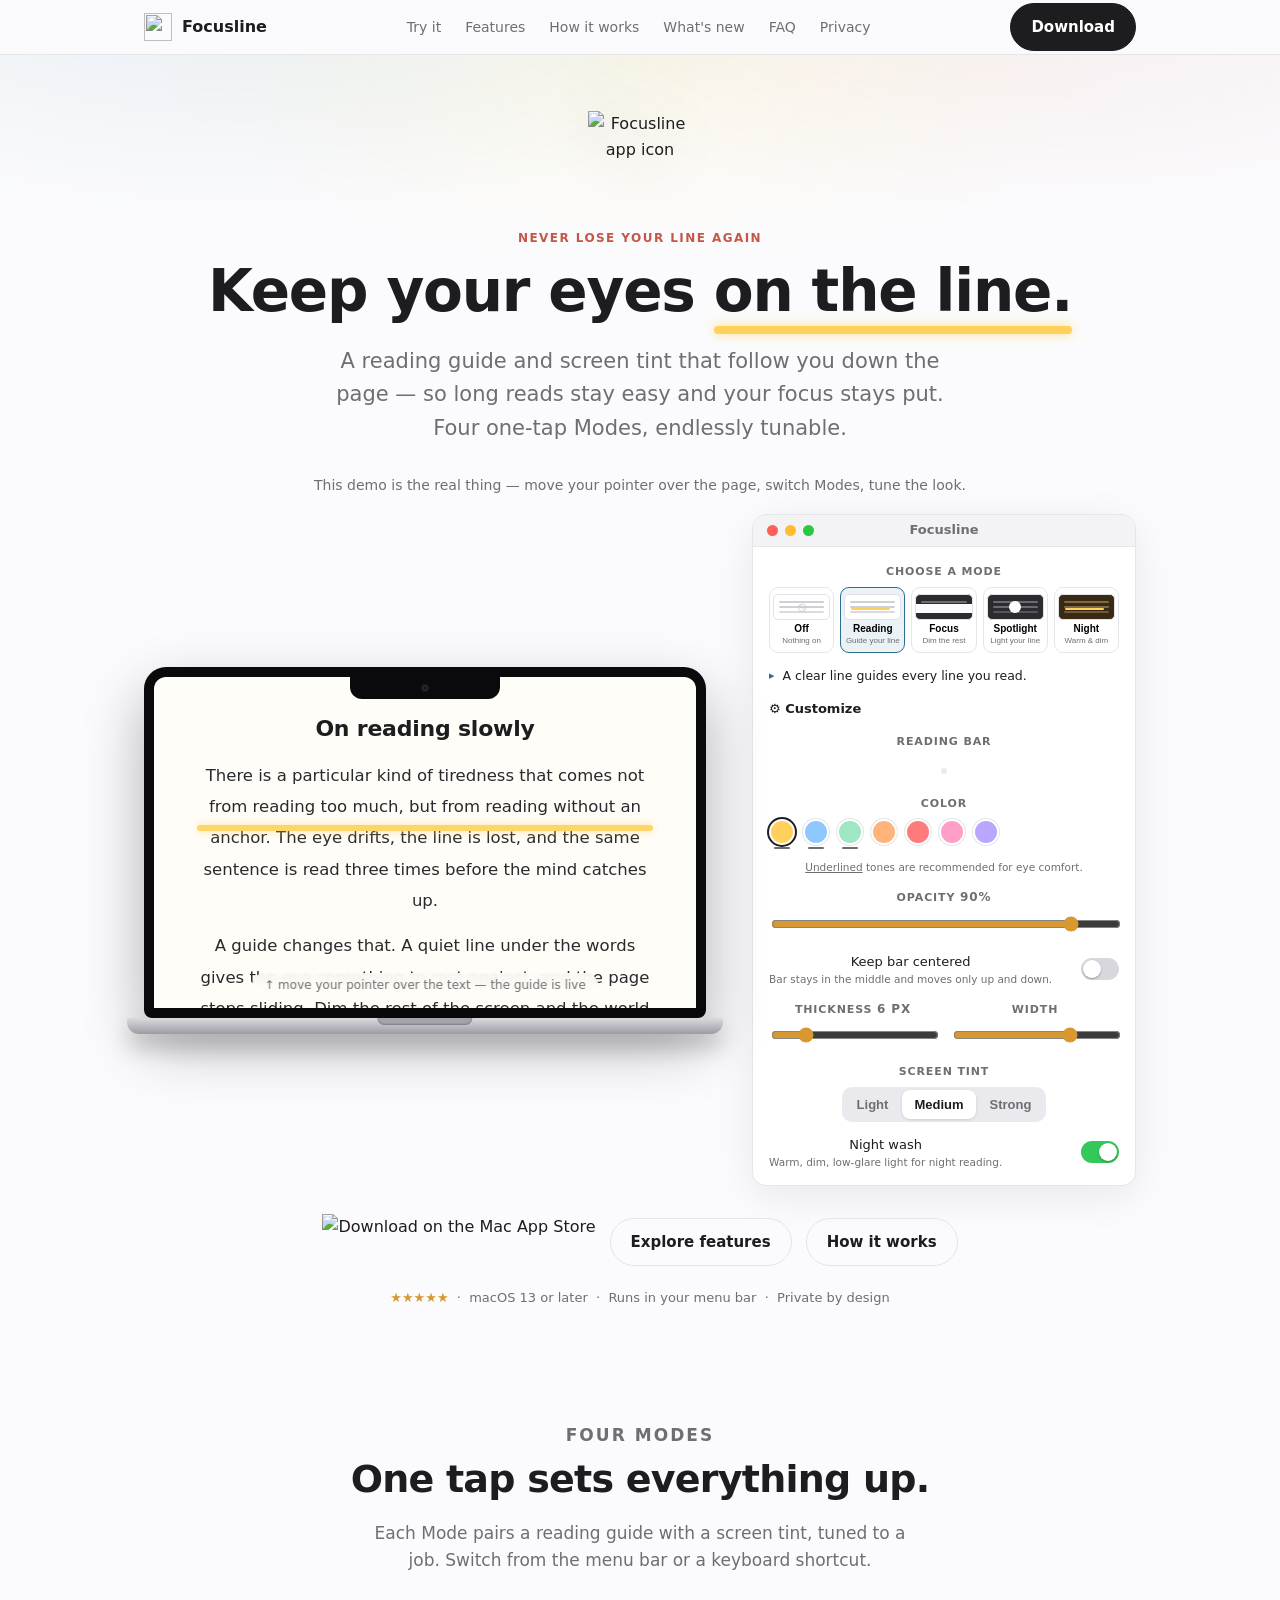
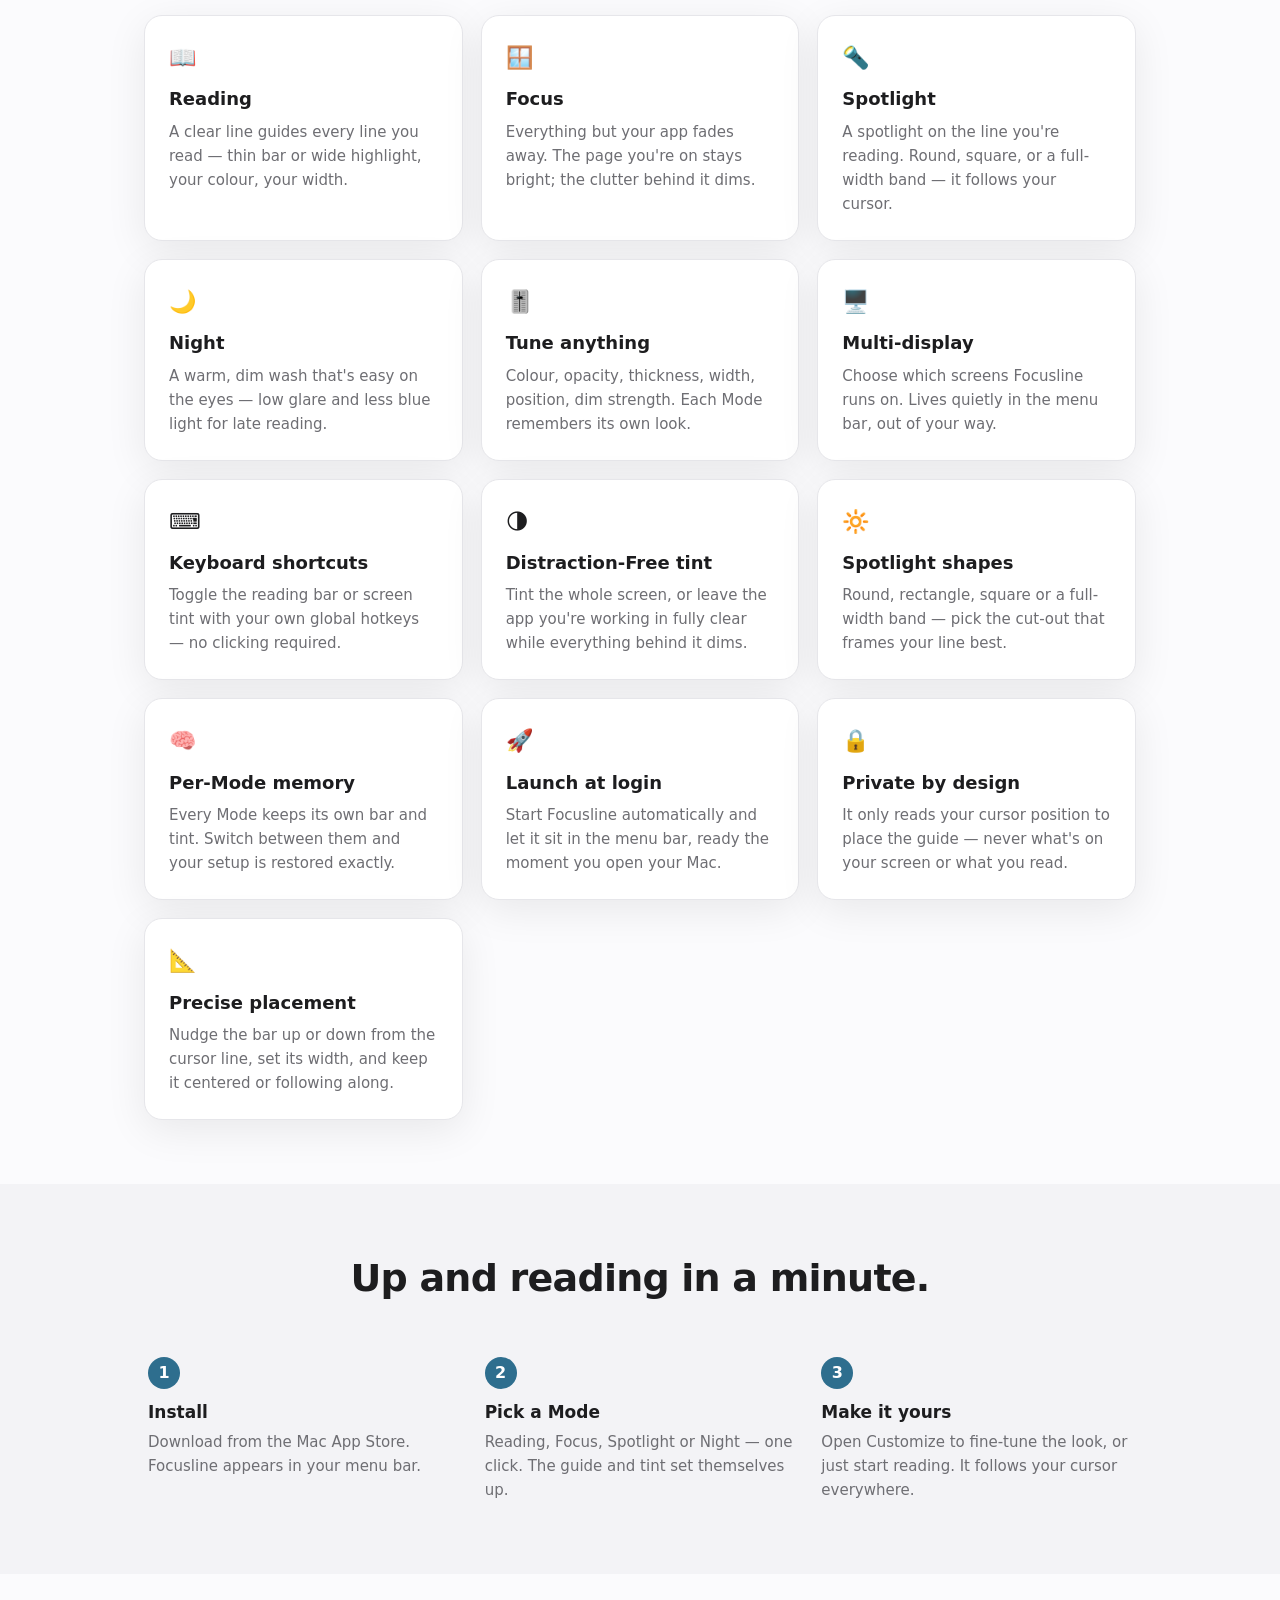
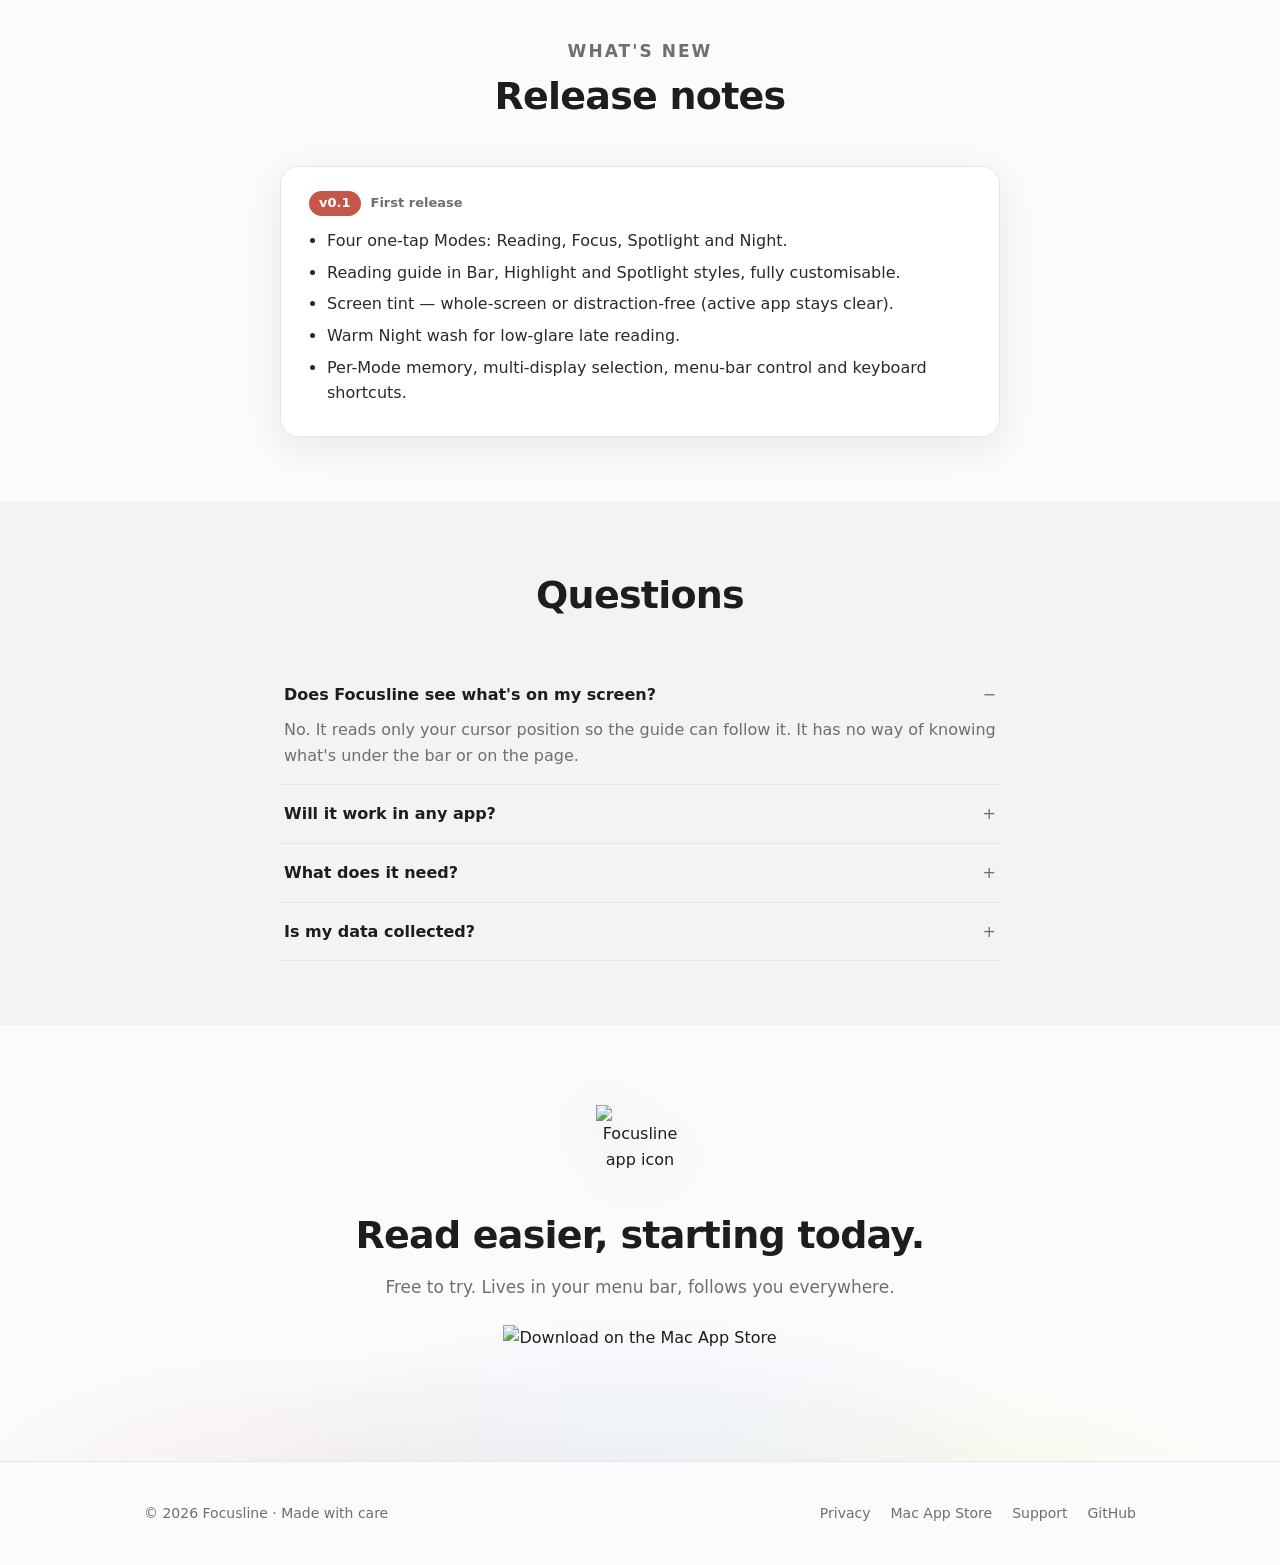
==== commit dc666edc: "Hero: one-line headline with yellow reading-bar underline - Replace generic "macOS menu-bar app" eye" ====
--- a/index.html
+++ b/index.html
@@ -3,16 +3,69 @@
 <head>
   <meta charset="UTF-8" />
   <meta name="viewport" content="width=device-width, initial-scale=1.0" />
-  <title>Focusline — keep your eyes on the line</title>
-  <meta name="description" content="A focus bar and screen tint for macOS that keep your eyes on the line and easy through long reads. Reading, Focus, Spotlight and Night — one tap each." />
-  <meta property="og:title" content="Focusline for macOS" />
-  <meta property="og:description" content="A focus bar and screen tint that keep your eyes on the line through long reads." />
+  <title>Focusline — Reading Guide, Focus Bar &amp; Screen Dimmer for macOS</title>
+  <meta name="description" content="Focusline is a reading guide and screen dimmer for Mac. A focus bar follows your cursor so you never lose your line — plus Spotlight, distraction-free tint and warm Night mode. Free on the Mac App Store." />
+  <link rel="canonical" href="https://focusline-macos.github.io/" />
+  <meta name="apple-itunes-app" content="app-id=6784978549" />
+  <meta property="og:site_name" content="Focusline" />
+  <meta property="og:title" content="Focusline — Reading Guide &amp; Screen Dimmer for macOS" />
+  <meta property="og:description" content="A focus bar and screen tint that keep your eyes on the line through long reads. Reading, Focus, Spotlight and Night — one tap each. Free on the Mac App Store." />
   <meta property="og:type" content="website" />
-  <meta property="og:image" content="https://focusline-macos.github.io/assets/icon-1024.png" />
+  <meta property="og:url" content="https://focusline-macos.github.io/" />
+  <meta property="og:image" content="https://focusline-macos.github.io/assets/og-card.png" />
+  <meta property="og:image:width" content="1200" />
+  <meta property="og:image:height" content="630" />
+  <meta property="og:image:alt" content="Focusline app icon and yellow reading guide bar — reading guide and screen tint for macOS" />
+  <meta name="twitter:card" content="summary_large_image" />
+  <meta name="twitter:title" content="Focusline — Reading Guide &amp; Screen Dimmer for macOS" />
+  <meta name="twitter:description" content="A focus bar and screen tint that keep your eyes on the line through long reads. Free on the Mac App Store." />
+  <meta name="twitter:image" content="https://focusline-macos.github.io/assets/og-card.png" />
   <link rel="icon" type="image/png" sizes="32x32" href="assets/favicon-32.png" />
   <link rel="icon" type="image/png" sizes="64x64" href="assets/icon-64.png" />
   <link rel="apple-touch-icon" href="assets/icon-256.png" />
   <link rel="stylesheet" href="assets/styles.css" />
+  <script type="application/ld+json">
+  {
+    "@context": "https://schema.org",
+    "@type": "SoftwareApplication",
+    "name": "Focusline",
+    "operatingSystem": "macOS 13.0 or later",
+    "applicationCategory": "UtilitiesApplication",
+    "description": "A reading guide and screen tint for macOS. A focus bar follows your cursor so you never lose your line — with Reading, Focus, Spotlight and Night modes.",
+    "image": "https://focusline-macos.github.io/assets/icon-1024.png",
+    "url": "https://focusline-macos.github.io/",
+    "installUrl": "https://apps.apple.com/app/id6784978549",
+    "offers": { "@type": "Offer", "price": "0", "priceCurrency": "USD" }
+  }
+  </script>
+  <script type="application/ld+json">
+  {
+    "@context": "https://schema.org",
+    "@type": "FAQPage",
+    "mainEntity": [
+      {
+        "@type": "Question",
+        "name": "Does Focusline see what's on my screen?",
+        "acceptedAnswer": { "@type": "Answer", "text": "No. It reads only your cursor position so the guide can follow it. It has no way of knowing what's under the bar or on the page." }
+      },
+      {
+        "@type": "Question",
+        "name": "Will it work in any app?",
+        "acceptedAnswer": { "@type": "Answer", "text": "Yes. The guide and tint are a passive overlay drawn on top of everything, so they work in your browser, PDF reader, editor — anywhere." }
+      },
+      {
+        "@type": "Question",
+        "name": "What does it need?",
+        "acceptedAnswer": { "@type": "Answer", "text": "macOS 13 or later. Focusline runs sandboxed in your menu bar." }
+      },
+      {
+        "@type": "Question",
+        "name": "Is my data collected?",
+        "acceptedAnswer": { "@type": "Answer", "text": "Focusline uses privacy-respecting analytics and crash reporting to improve the app. No reading content or screen contents are ever collected." }
+      }
+    ]
+  }
+  </script>
 </head>
 <body>
   <nav class="nav">
@@ -37,8 +90,8 @@
     <header class="hero" id="try">
       <div class="wrap">
         <img class="hero-icon" src="assets/icon-256.png" alt="Focusline app icon" width="104" height="104" />
-        <p class="eyebrow">macOS menu-bar app</p>
-        <h1>Keep your eyes<br />on the line.</h1>
+        <p class="eyebrow">Never lose your line again</p>
+        <h1 class="hero-title">Keep your eyes <span class="underline-bar">on the line.</span></h1>
         <p class="sub">
           A reading guide and screen tint that follow you down the page — so long
           reads stay easy and your focus stays put. Four one-tap Modes, endlessly
--- a/assets/styles.css
+++ b/assets/styles.css
@@ -75,7 +75,16 @@
   display: block; margin: 0 auto 14px;
   filter: drop-shadow(0 10px 24px rgba(29, 29, 31, 0.18));
 }
-.hero h1 { font-size: clamp(34px, 6vw, 60px); line-height: 1.05; letter-spacing: -0.02em; margin: 0 0 16px; }
+.hero h1 { font-size: clamp(30px, 5.4vw, 58px); line-height: 1.08; letter-spacing: -0.02em; margin: 0 0 22px; }
+.hero-title { text-wrap: balance; }
+/* Yellow reading-bar underline, mirroring the live demo's guide. */
+.underline-bar { position: relative; white-space: nowrap; }
+.underline-bar::after {
+  content: ""; position: absolute; left: 0; right: 0; bottom: -0.16em;
+  height: 0.14em; min-height: 6px; border-radius: 999px;
+  background: var(--amber-bar);
+  box-shadow: 0 0 12px rgba(255, 209, 92, 0.7);
+}
 .hero p.sub { font-size: clamp(17px, 2.4vw, 21px); color: var(--ink-2); max-width: 620px; margin: 0 auto 28px; }
 .demo-lead { font-size: 14px; color: var(--ink-2); margin: 0 0 18px; }
 .hero .cta { margin-top: 28px; }
